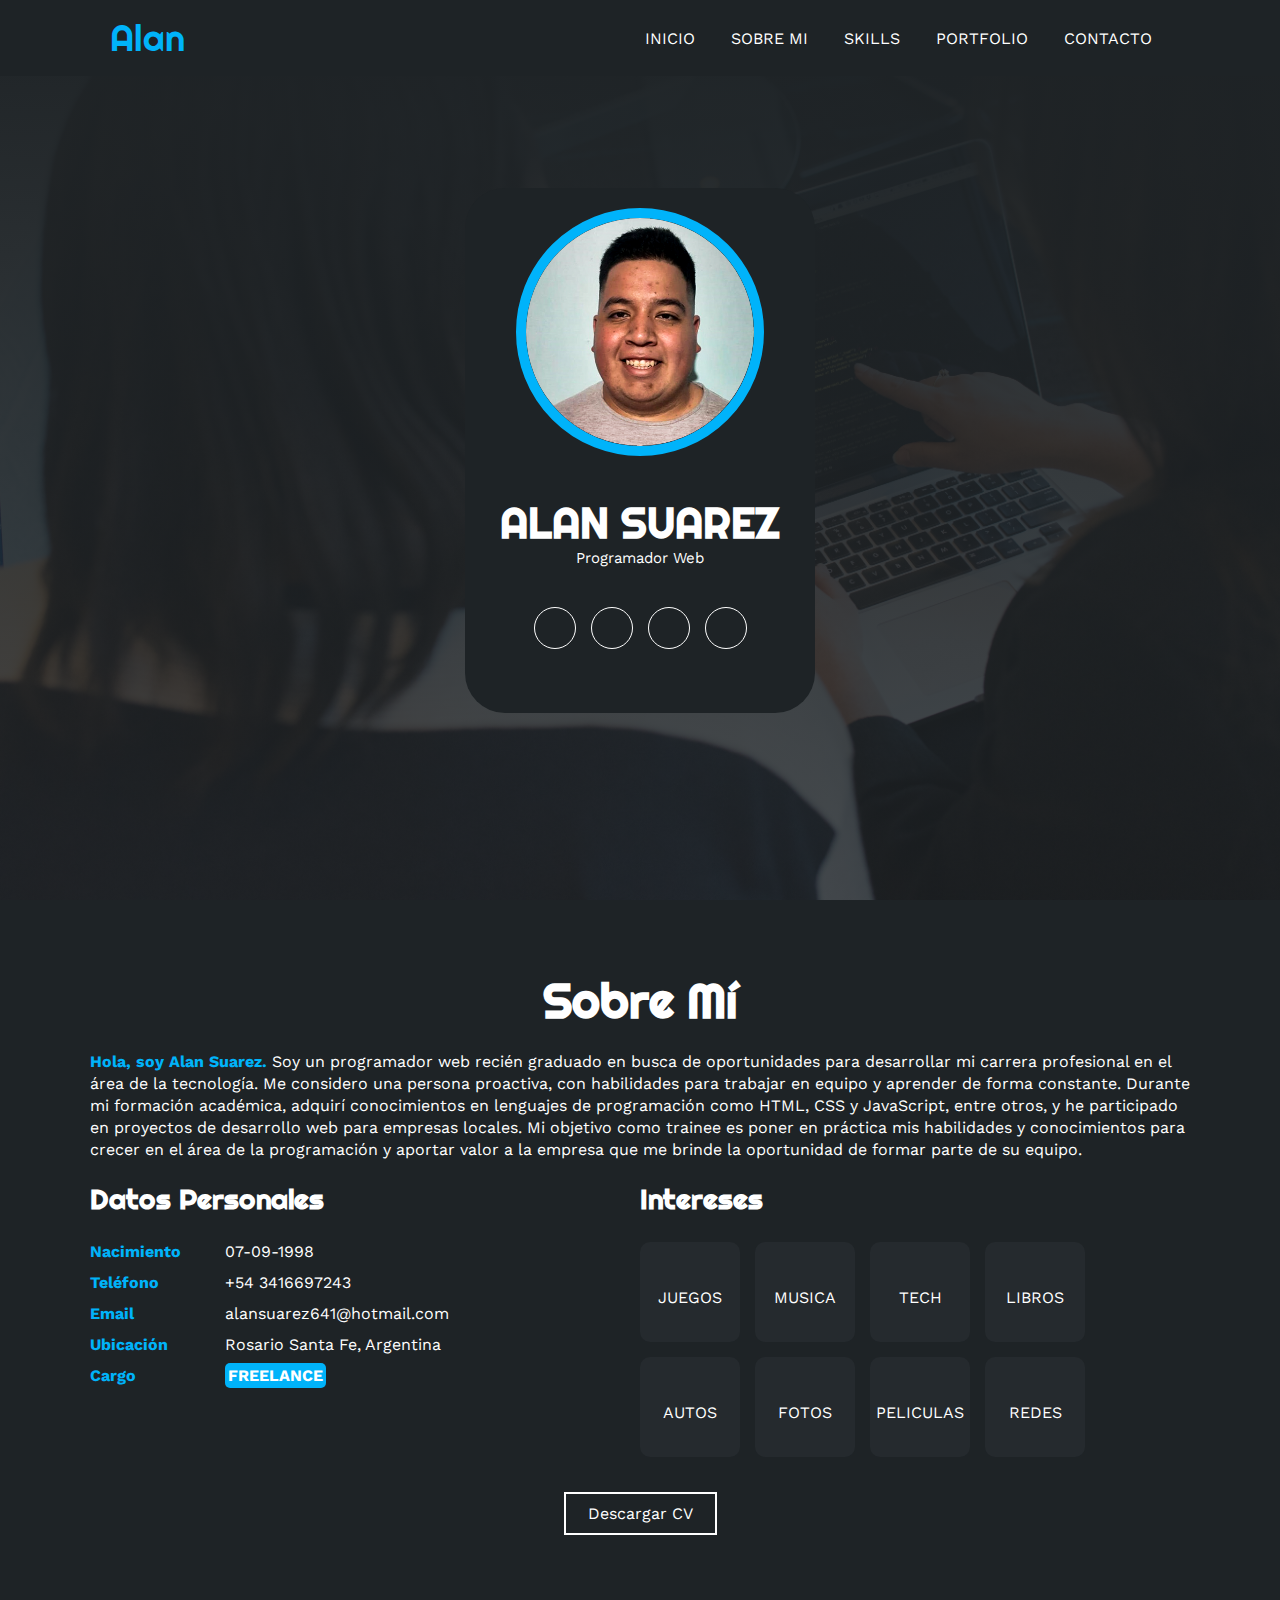
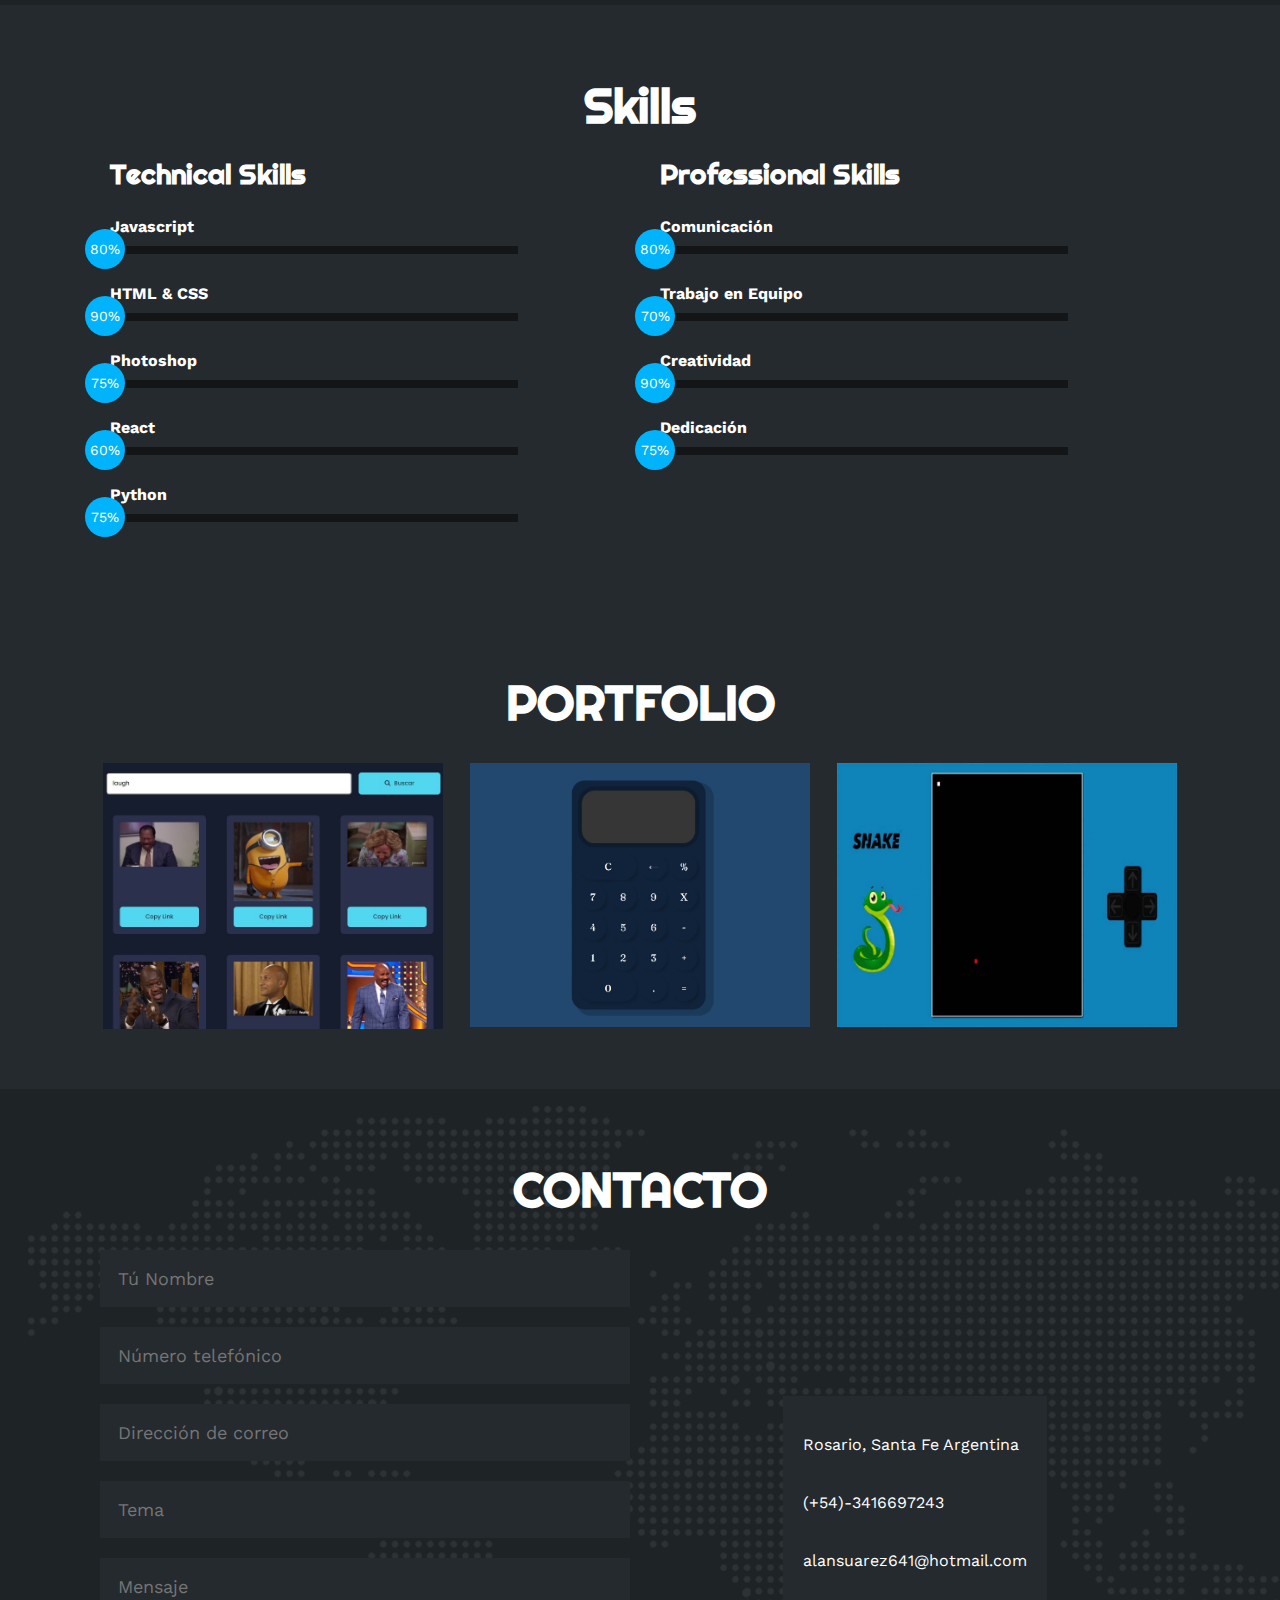
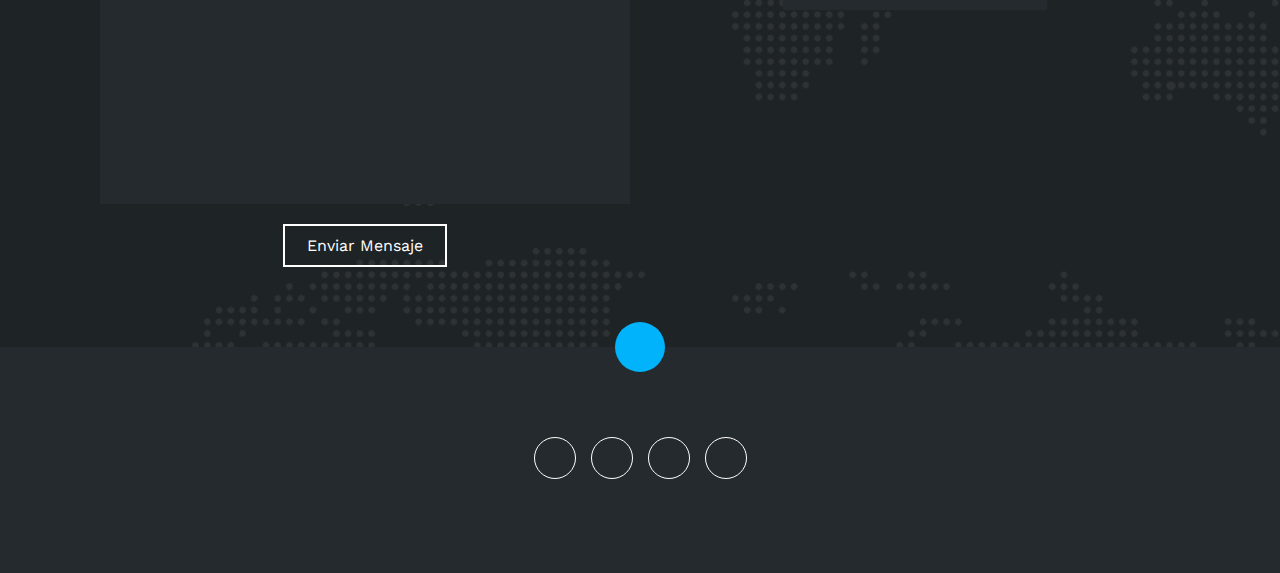
==== index.html @ c9f5c1c9 "Modificacion de elementos y estilos" ====
<!DOCTYPE html>
<html lang="es">
<head>
    <meta charset="UTF-8">
    <meta http-equiv="X-UA-Compatible" content="IE=edge">
    <meta name="viewport" content="width=device-width, initial-scale=1.0">
    <link rel="stylesheet" href="https://cdnjs.cloudflare.com/ajax/libs/font-awesome/6.1.2/css/all.min.css" integrity="sha512-1sCRPdkRXhBV2PBLUdRb4tMg1w2YPf37qatUFeS7zlBy7jJI8Lf4VHwWfZZfpXtYSLy85pkm9GaYVYMfw5BC1A==" crossorigin="anonymous" referrerpolicy="no-referrer" />
    <title>Alan | Desarrollador</title>
    <link rel="stylesheet" href="style.css">
    <link rel="shortcut icon" href="img/hero2.png">
</head>
<body>
    <!-- MENU ENCABEZADO -->
    <div class="contenedor-header">
        <header>
            <div class="logo">
                <a href="#">Alan</a>
            </div>
            <nav id="nav">
                <ul>
                    <li><a href="#inicio" onclick="seleccionar()">INICIO</a></li>
                    <li><a href="#sobremi" onclick="seleccionar()">SOBRE MI</a></li>
                    <li><a href="#skills" onclick="seleccionar()">SKILLS</a></li>
                    <li><a href="#portfolio" onclick="seleccionar()">PORTFOLIO</a></li>
                    <li><a href="#contacto" onclick="seleccionar()">CONTACTO</a></li>
                </ul>
            </nav>
            <div class="nav-responsive" onclick="mostrarOcultarMenu()">
                <i class="fa-solid fa-bars"></i>
            </div>
        </header>
    </div>

    <!-- SECCION INICIO -->
    <section id="inicio" class="inicio">
        <div class="contenido-banner">
            <div class="contenedor-img">
                <img loading="lazy" src="img/hero2.png" alt="">
            </div>
            <h1>ALAN SUAREZ</h1>
            <h2>Programador Web</h2>
            <div class="redes">
                <a href="https://www.facebook.com/alansuarez1998"><i class="fa-brands fa-facebook-f" target="_blank"></i></a>
                <a href="https://instagram.com/alan_suarez98" target="_blank"><i class="fa-brands fa-instagram"></i></a>
                <a href="https://github.com/AlanSuarez98"><i class="fa-brands fa-github" target="_blank"></i></a>
                <a href="https://www.linkedin.com/in/alan--suarez/"><i class="fa-brands fa-linkedin-in" target="_blank"></i></a>
            </div>
        </div>
    </section>

    <!-- SECCION SOBRE MI -->
    <section id="sobremi" class="sobremi">
        <div class="contenido-seccion">
            <h2>Sobre Mí</h2>
            <p><span>Hola, soy Alan Suarez.</span> Soy un programador web recién graduado en busca de oportunidades para desarrollar mi carrera profesional en el área de la tecnología. Me considero una persona proactiva, con habilidades para trabajar en equipo y aprender de forma constante. Durante mi formación académica, adquirí conocimientos en lenguajes de programación como HTML, CSS y JavaScript, entre otros, y he participado en proyectos de desarrollo web para empresas locales. Mi objetivo como trainee es poner en práctica mis habilidades y conocimientos para crecer en el área de la programación y aportar valor a la empresa que me brinde la oportunidad de formar parte de su equipo.</p>

            <div class="fila">
                <!-- datos personales -->
                <div class="col">
                    <h3>Datos Personales</h3>
                    <ul>
                        <li>
                            <strong>Nacimiento</strong>
                            07-09-1998
                        </li>
                        <li>
                            <strong>Teléfono</strong>
                            +54 3416697243
                        </li>
                        <li>
                            <strong>Email</strong>
                            alansuarez641@hotmail.com
                        </li>
                        <li>
                            <strong>Ubicación</strong>
                            Rosario Santa Fe, Argentina
                        </li>
                        <li>
                            <strong>Cargo</strong>
                            <span>FREELANCE</span>
                        </li>
                    </ul>
                </div>

                <!-- intereses -->
                <div class="col">
                    <h3>Intereses</h3>
                    <div class="contenedor-intereses">
                        <div class="interes">
                            <i class="fa-solid fa-gamepad"></i>
                            <span>JUEGOS</span>
                        </div>
                        <div class="interes">
                            <i class="fa-solid fa-headphones"></i>
                            <span>MUSICA</span>
                        </div>
                        <div class="interes">
                            <i class="fa-solid fa-laptop"></i>
                            <span>TECH</span>
                        </div>
                        <div class="interes">
                            <i class="fa-solid fa-book"></i>
                            <span>LIBROS</span>
                        </div>
                        <div class="interes">
                            <i class="fa-solid fa-car"></i>
                            <span>AUTOS</span>
                        </div>
                        <div class="interes">
                            <i class="fa-solid fa-camera"></i>
                            <span>FOTOS</span>
                        </div>
                        <div class="interes">
                            <i class="fa-solid fa-film"></i>
                            <span>PELICULAS</span>
                        </div>
                        <div class="interes">
                            <i class="fa-solid fa-hashtag"></i>
                            <span>REDES</span>
                        </div>
                        
                    </div>
                </div>
            </div>
            <button onclick="descargarArchivo()">
                Descargar CV <i class="fa-solid fa-download"></i>
                <span class="overlay"></span>
            </button>
        </div>
    </section>

    <!-- SECCION SKILLS -->
    <section class="skills" id="skills">
        <div class="contenido-seccion">
            <h2>Skills</h2>
            <div class="fila">
                <!-- Technical Skill -->
                <div class="col">
                    <h3>Technical Skills</h3>
                    <div class="skill">
                        <span>Javascript</span>
                        <div class="barra-skill">
                            <div class="progreso">
                                <span>80%</span>
                            </div>
                        </div>
                    </div>
                    <div class="skill">
                        <span>HTML & CSS</span>
                        <div class="barra-skill">
                            <div class="progreso">
                                <span>90%</span>
                            </div>
                        </div>
                    </div>
                    <div class="skill">
                        <span>Photoshop</span>
                        <div class="barra-skill">
                            <div class="progreso">
                                <span>75%</span>
                            </div>
                        </div>
                    </div>
                    <div class="skill">
                        <span>React</span>
                        <div class="barra-skill">
                            <div class="progreso">
                                <span>60%</span>
                            </div>
                        </div>
                    </div>
                    <div class="skill">
                        <span>Python</span>
                        <div class="barra-skill">
                            <div class="progreso">
                                <span>75%</span>
                            </div>
                        </div>
                    </div>
                </div>
                <!-- Professional Skills -->
                <div class="col">
                    <h3>Professional Skills</h3>
                    <div class="skill">
                        <span>Comunicación</span>
                        <div class="barra-skill">
                            <div class="progreso">
                                <span>80%</span>
                            </div>
                        </div>
                    </div>
                    <div class="skill">
                        <span>Trabajo en Equipo</span>
                        <div class="barra-skill">
                            <div class="progreso">
                                <span>70%</span>
                            </div>
                        </div>
                    </div>
                    <div class="skill">
                        <span>Creatividad</span>
                        <div class="barra-skill">
                            <div class="progreso">
                                <span>90%</span>
                            </div>
                        </div>
                    </div>
                    <div class="skill">
                        <span>Dedicación</span>
                        <div class="barra-skill">
                            <div class="progreso">
                                <span>75%</span>
                            </div>
                        </div>
                    </div>
                </div>
            </div>
        </div>
    </section>
    
    <!-- SECCION PORTFOLIO -->
    <section id="portfolio" class="portfolio">
        <div class="contenido-seccion">
            <h2>PORTFOLIO</h2>
            <div class="galeria">
                <div class="proyecto">
                    <img loading="lazy" src="img/Proyecto1.jpg" alt="BuscadorGifthy">
                    <div class="overlay">
                        <h3>Buscador de Gifs</h3>
                        <p>Proyecto buscador de gifs consultando una API</p>
                    </div>
                </div>
                <div class="proyecto">
                    <img loading="lazy" src="img/proyecto-2.jpg" alt="">
                    <div class="overlay">
                        <h3>Calculadora Web</h3>
                        <p>Proyecto calculadora web</p>
                    </div>
                </div>
                <div class="proyecto">
                    <img loading="lazy" src="img/proyecto-3.jpg" alt="SnakeGames Web">
                    <div class="overlay">
                        <h3>Snake Games</h3>
                        <p>Juego de la serpiente</p>
                    </div>
                </div>
                <!--<div class="proyecto">
                    <img src="img/p4.jpg" alt="">
                    <div class="overlay">
                        <h3>Diseño Creativo</h3>
                        <p>Fotografía</p>
                    </div>
                </div>
                <div class="proyecto">
                    <img src="img/p5.jpg" alt="">
                    <div class="overlay">
                        <h3>Diseño Creativo</h3>
                        <p>Fotografía</p>
                    </div>
                </div>
                <div class="proyecto">
                    <img src="img/p6.jpg" alt="">
                    <div class="overlay">
                        <h3>Diseño Creativo</h3>
                        <p>Fotografía</p>
                    </div>
                </div>-->
            </div>
        </div>
    </section>

    <!-- SECCION CONTACTO -->
    <section id="contacto" class="contacto">
        <div class="contenido-seccion">
            <h2>CONTACTO</h2>
            <div class="fila">
                <!-- Formulario -->
                <form action="https://formsubmit.co/alansuarez641@hotmail.com" method="POST" class="col" name="contacto">
                    <input type="text" placeholder="Tú Nombre" name="name">
                    <input type="text" placeholder="Número telefónico" name="telefono">
                    <input type="text" placeholder="Dirección de correo" name="email">
                    <input type="text" placeholder="Tema" name="tema">
                    <textarea name="mensaje" id="textarea" cols="30" rows="10" placeholder="Mensaje"></textarea>
                    <button type="submit" onclick="mensaje()" id="enviar">
                        Enviar Mensaje<i class="fa-solid fa-paper-plane"></i>
                        <span class="overlay"></span>
                    </button>
                    <input type="hidden" name="_next" value="https://portfolio-suarezalan.netlify.app/">
                    <input type="hidden" name="_captcha" value="false">
                    
                </form>
                    <!-- Mapa -->
                    <div class="col">
                        <div class="info">
                            <ul>
                                <li>
                                    <i class="fa-solid fa-location-dot"></i>
                                    <p>Rosario, Santa Fe Argentina</p>
                                </li>
                                <li>
                                    <i class="fa-solid fa-mobile-screen"></i>
                                    <p>(+54)-3416697243</p>
                                </li>
                                <li>
                                    <i class="fa-solid fa-envelope"></i>
                                    <p>alansuarez641@hotmail.com</p>
                                </li>
                            </ul>
                        </div>
                    </div>
                
            </div>
        </div>
    </section>

    <!-- footer -->
    <footer>
        <a href="#inicio" class="arriba">
            <i class="fa-solid fa-angles-up"></i>
        </a>
        <div class="redes">
            <a href="https://www.facebook.com/alansuarez1998"><i class="fa-brands fa-facebook-f" target="_blank"></i></a>
            <a href="https://instagram.com/alan_suarez98" target="_blank"><i class="fa-brands fa-instagram"></i></a>
            <a href="https://github.com/AlanSuarez98"><i class="fa-brands fa-github" target="_blank"></i></a>
            <a href="https://www.linkedin.com/in/alan--suarez/"><i class="fa-brands fa-linkedin-in" target="_blank"></i></a>
        </div>
    </footer>

    <script src="script.js"></script>
    

</body>
</html>
---- style.css ----
@import url('https://fonts.googleapis.com/css2?family=Righteous&family=Work+Sans:wght@100;300;400;600;800&display=swap');

*{
    box-sizing: border-box;
    font-family: 'Work Sans';
    margin: 0;
    padding: 0;
}
html{
    /* me permite deslizar cuando hago clic en los links del menu */
    scroll-behavior: smooth;
}
/* MENU */
.contenedor-header{
    background: #1e2326;
    position: fixed;
    width: 100%;
    top: 0;
    left: 0;
    z-index: 99;
}
.contenedor-header header{
    max-width: 1100px;
    margin: auto;
    display: flex;
    justify-content: space-between;
    align-items: center;
    padding: 15px 20px;
}
.contenedor-header header .logo a{
    font-family: 'Righteous';
    font-size: 36px;
    color: #00b3fa;
    text-decoration: none;
}
.contenedor-header header ul{
    display: flex;
    list-style: none;
}
.contenedor-header header nav ul li a{
    text-align: none;
    color: #fff;
    margin: 0 15px;
    padding: 3px;
    transition: .5s;
    text-decoration: none;
}
.contenedor-header header nav ul li a:hover{
    color: #00b3fa;
}
.nav-responsive{
    background-color: #00b3fa;
    color:#fff;
    padding: 5px 10px;
    border-radius: 5px;
    cursor: pointer;
    display: none;
}
/* SECCION I N I C I O */
.inicio{
    background: linear-gradient(to top, rgba(30,35,38,.8), rgba(30,35,38,1)),
    url(img/fondo.jpg);
    background-size: cover;
    height: 100vh;
    color: #fff;
    display: flex;
    align-items: center;
}
.inicio .contenido-banner{
    padding: 20px;
    background-color: #1e2326;
    max-width: 350px;
    margin: auto;
    text-align: center;
    border-radius: 40px;
}
.inicio .contenido-banner img{
    margin-top: 40px;
    border: 10px solid #00b3fa;
    display: block;
    width: 80%;
    margin: auto;
    border-radius: 100%;
}
.inicio .contenido-banner h1{
    margin-top: 40px;
    font-size: 42px;
    font-family: 'Righteous';
}
.inicio .contenido-banner h2{
    font-size: 15px;
    font-weight: normal;
}
.inicio .contenido-banner .redes a{
    color: #fff;
    display: inline-block;
    text-decoration: none;
    border: 1px solid #fff;
    border-radius: 100%;
    width: 42px;
    height: 42px;
    line-height: 42px;
    margin: 40px 5px;
    font-size: 20px;
    transition: .3s;
}
.inicio .contenido-banner .redes a:hover{
    background-color: #00b3fa;
}
.sobremi{
    background-color: #1e2326;
    color: #fff;
    padding: 50px 20px;
}
.sobremi .contenido-seccion{
    max-width: 1100px;
    margin: auto;
}
.sobremi h2{
    font-size: 48px;
    font-family: 'Righteous';
    text-align: center;
    padding: 20px 0;

}
.sobremi .contenido-seccion p{
    font: 18px;
    line-height: 22px;
    margin-bottom: 20px;
}
.sobremi .contenido-seccion p span{
    color: #00b3fa;
    font-weight: bold;
}
.sobremi .fila{
    display: flex;
}
.sobremi .fila .col
{
    width: 50%;
}
.sobremi .fila .col h3{
    font-size: 28px;
    font-family: 'Righteous';
    margin-bottom: 25px;
}
.sobremi .fila .col ul{
    list-style: none;
}
.sobremi .fila .col ul li{
    margin: 12px 0;
}
.sobremi .fila .col ul li strong{
    display: inline-block;
    color: #00b3fa;
    width: 130px;
}
.sobremi .fila .col ul li span{
    background-color: #00b3fa;
    padding: 3px;
    font-weight: bold;
    border-radius: 5px;
}
.sobremi .fila .col .contenedor-intereses{
    display: flex;
    flex-wrap: wrap;
}
.sobremi .fila .col .contenedor-intereses .interes{
    width: 100px;
    height: 100px;
    background-color: #252A2E;
    border-radius: 10px;
    margin: 0 15px 15px 0;
    display: flex;
    flex-direction: column;
    align-items: center;
    justify-content: center;
    transition: .3s;
}.sobremi .fila .col .contenedor-intereses .interes:hover{
    background-color: #00b3fa;
}
.sobremi .fila .col .contenedor-intereses .interes i{
    font-size: 30px;
    margin-bottom: 10px;
}
.sobremi button{
    cursor: pointer;
    background-color: transparent;
    border: 2px solid #fff;
    width: fit-content;
    display: block;
    margin: 20px auto;
    padding: 10px 22px;
    font-size: 16px;
    color: #fff;
    position: relative;
    z-index: 10;
}
.sobremi button .overlay{
    position: absolute;
    top: 0;
    left: 0;
    width: 0;
    height: 100%;
    background-color: #00b3fa;
    z-index: -1;
    transition: 1s;
}
.sobremi button:hover .overlay{
    width: 100%;
}
/* SECCION S K I L L S */
.skills{
    background-color: #252A2E;
    color: #fff;
    padding: 50px 20px;
}
.skills .contenido-seccion{
    max-width: 1100px;
    margin: auto;
}
.skills h2{
    font-size: 48px;
    font-family: 'Righteous';
    text-align: center;
    padding: 20px 0;

}
.skills .fila{
    display: flex;
}
.skills .fila .col{
    width: 50%;
    padding: 0 20px;
}
.skills .fila .col h3{
    font-size: 28px;
    font-family: 'Righteous';
    margin-bottom: 25px;
}
.skills .skill > span{
    font-weight: bold;
    display: block;
    margin-bottom: 10px;
}
.skills .skill .barra-skill{
    height: 8px;
    width: 80%;
    background-color: #131517;
    position: relative;
    margin-bottom: 30px;
}
.skills .skill .progreso{
    background-color: #00b3fa;
    position: absolute;
    top: 0;
    left: 0;
    height: 8px;
}
.skills .skill .barra-skill span{
    position: absolute;
    height: 40px;
    width: 40px;
    background-color: #00b3fa;
    border-radius: 50px;
    line-height: 40px;
    text-align: center;
    top: -17px;
    right: -15px;
    font-size: 14px;
}
/* Estas clases se agregaran dinamicamente mediante javascript */
.skills .skill .javascript{
    width: 0%;
    animation: 2s javascript forwards;
}
@keyframes javascript {
    0%{width: 0%;}
    100%{width: 80%;}
}

.skills .skill .htmlcss{
    width: 0%;
    animation: 2s htmlcss forwards;
}
@keyframes htmlcss {
    0%{width: 0%;}
    100%{width: 90%;}
}

.skills .skill .photoshop{
    width: 0%;
    animation: 2s photoshop forwards;
}
@keyframes photoshop {
    0%{width: 0%;}
    100%{width: 75%;}
}

.skills .skill .react{
    width: 0%;
    animation: 2s react forwards;
}
@keyframes react {
    0%{width: 0%;}
    100%{width: 60%;}
}

.skills .skill .drupal{
    width: 0%;
    animation: 2s drupal forwards;
}
@keyframes drupal {
    0%{width: 0%;}
    100%{width: 75%;}
}

.skills .skill .comunicacion{
    width: 0%;
    animation: 2s comunicacion forwards;
}
@keyframes comunicacion {
    0%{width: 0%;}
    100%{width: 80%;}
}

.skills .skill .trabajo{
    width: 0%;
    animation: 2s trabajo forwards;
}
@keyframes trabajo {
    0%{width: 0%;}
    100%{width: 70%;}
}

.skills .skill .creatividad{
    width: 0%;
    animation: 2s creatividad forwards;
}
@keyframes creatividad {
    0%{width: 0%;}
    100%{width: 90%;}
}

.skills .skill .dedicacion{
    width: 0%;
    animation: 2s dedicacion forwards;
}
@keyframes dedicacion {
    0%{width: 0%;}
    100%{width: 75%;}
}

/* SECCION PORTFOLIO */
.portfolio{
    background-color: #252A2E;
    color: #fff;
    padding: 50px 20px;
}
.portfolio .contenido-seccion{
    max-width: 1100px;
    margin: auto;
}
.portfolio h2{
    font-size: 48px;
    font-family: 'Righteous';
    text-align: center;
    padding: 20px 0;
}
.portfolio .galeria{
    display: flex;
    flex-wrap: wrap;
    justify-content: space-around;
}
.portfolio .galeria .proyecto{
    position: relative;
    max-width: 340px;
    height: fit-content;
    margin: 10px;
    cursor: pointer;
}
.portfolio .galeria .proyecto img{
    width: 100%;
    display: block;
}
.portfolio .galeria .proyecto .overlay{
    position: absolute;
    top: 0;
    width: 100%;
    height: 100%;
    text-align: center;
    background: linear-gradient(rgba(0, 179, 250,.5), rgba(0, 179, 250,.5));
    display: flex;
    flex-direction: column;
    justify-content: center;
    transition: 1s;
    font-size: 18px;
    letter-spacing: 3px;
    opacity: 0;
}
.portfolio .galeria .proyecto .overlay h3{
    margin-bottom: 20px;
    transition: 1s;
}
.portfolio .galeria .proyecto .overlay:hover{
    opacity: 1;
}
.portfolio .galeria .proyecto .overlay:hover h3{
    margin-bottom: 0px;
}
/* SECCION CONTACTO */
.contacto{
    background-image: url(img/contact_bg.png);
    background-color: #1e2326;
    color: #fff;
    padding: 50px 0;
}
.contacto .contenido-seccion{
    max-width: 1100px;
    margin: auto;
}
.contacto h2{
    font-size: 48px;
    font-family: 'Righteous';
    text-align: center;
    padding: 20px 0;
}
.contacto .fila{
    display: flex;
}
.contacto .col{
    width: 50%;
    padding: 10px;
    position: relative;
}
.contacto .col input, .contacto .col textarea{
    display: block;
    width: 100%;
    padding: 18px;
    border: none;
    margin-bottom: 20px;
    background-color: #252A2E;
    color: #fff;
    font-size: 18px;
}
#textarea{
    resize: none;
}
.contacto button{
    cursor: pointer;
    background-color: transparent;
    border: 2px solid #fff;
    width: fit-content;
    display: block;
    margin: 20px auto;
    padding: 10px 22px;
    font-size: 16px;
    color: #fff;
    position: relative;
    z-index: 10;
}
.contacto button .overlay{
    position: absolute;
    top: 0;
    left: 0;
    width: 0;
    height: 100%;
    background-color: #00b3fa;
    z-index: -1;
    transition: 1s;
}
.contacto button:hover .overlay{
    width: 100%;
}
.contacto .col img{
    width: 100%;
}
.contacto .col .info{
    position: absolute;
    top: 40%;
    background-color: #252A2E;
    padding: 20px;
    max-width: 350px;
    left: 50%;
    transform: translate(-50%, -50%);
}
.contacto .col .info ul{
    list-style: none;
}
.contacto .col .info ul li{
    margin-bottom: 20px;
}
.contacto .col .info ul li i{
    color: #00b3fa;
    display: inline-block;
    margin-right: 20px;
}
footer{
    background-color: #252A2E;
    color: #fff;
    padding: 50px 0 30px 0;
    text-align: center;
    position: relative;
    width: 100%;
}
footer .redes{
    margin-bottom: 20px;
}
footer .redes a{
    color: #fff;
    display: inline-block;
    text-decoration: none;
    border: 1px solid #fff;
    border-radius: 100%;
    width: 42px;
    height: 42px;
    line-height: 42px;
    margin: 40px 5px;
    font-size: 20px;
    transition: .3s;
    z-index: 10;
}
footer .redes a:hover{
    background-color: #00b3fa;
    transition: 0.2s ease-in-out;
}
footer .arriba{
    display: block;
    width: 50px;
    height: 50px;
    background-color: #00b3fa;
    color: #fff;
    position: absolute;
    left: 50%;
    transform: translateX(-50%);
    top: -25px;
    border-radius: 50%;
    line-height: 50px;
    font-size: 18px;
}
/* SECCION RESPONSIVE */
@media screen and (max-width:980px){
    nav{
        display: none;
    }
    .nav-responsive{
        display: block;
    }
    nav.responsive{
        display: block;
        position: absolute;
        right: 0;
        top: 75px;
        background-color: #252A2E;
        width: 180px;
    }
    nav.responsive ul{
        display: block !important;
    }
    nav.responsive ul li{
        border-bottom: 1px solid #fff;
        padding: 10px 0;
    }
}
@media screen and (max-width:700px){
    .sobremi .fila{
        display: block;
    }
    .sobremi .fila .col{
        width: fit-content;
    }

    .skills .fila{
        display: block;
    }
    .skills .fila .col{
        width: 100%;
    }
    .skills .fila .col .barra-skill{
        width: 100%;
    }

    .curriculum .fila{
        display: block;
    }
    .curriculum .fila .col{
        width: 90%;
    }
    .curriculum .fila .derecha{
        margin-left: 20px;
    }

    .portfolio .galeria{
        display: block;
        width: 100%;
    }
    .portfolio .galeria .proyecto{
        max-width: 100%;
    }
    .portfolio .galeria .proyecto img{
        width: 100%;
    }
    .contacto{
        padding-top: 50px 0;
        padding: 400px 0;
    }
    .contacto .fila{
        display: block;
    }
    .contacto .fila .col{
        width: 100%;
    }
    .info{
        margin-top: 175px;
    }
    
}
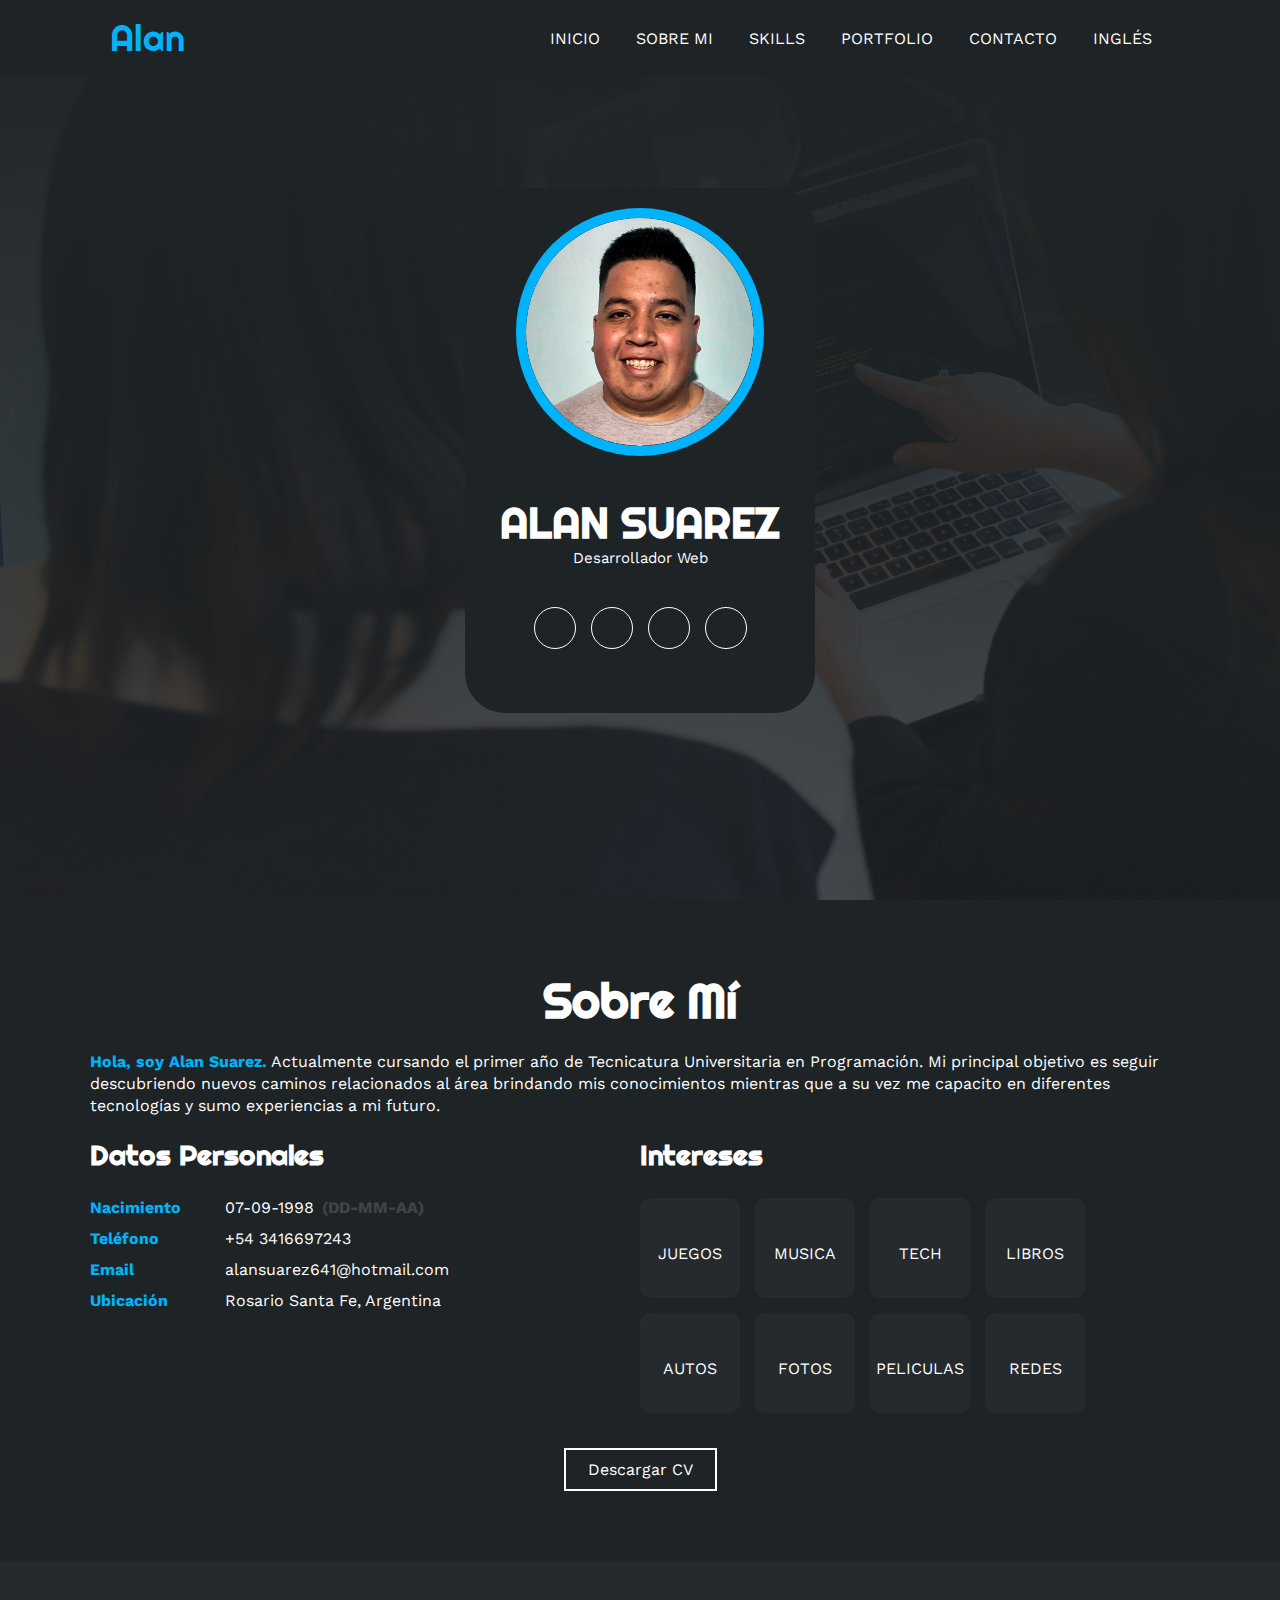
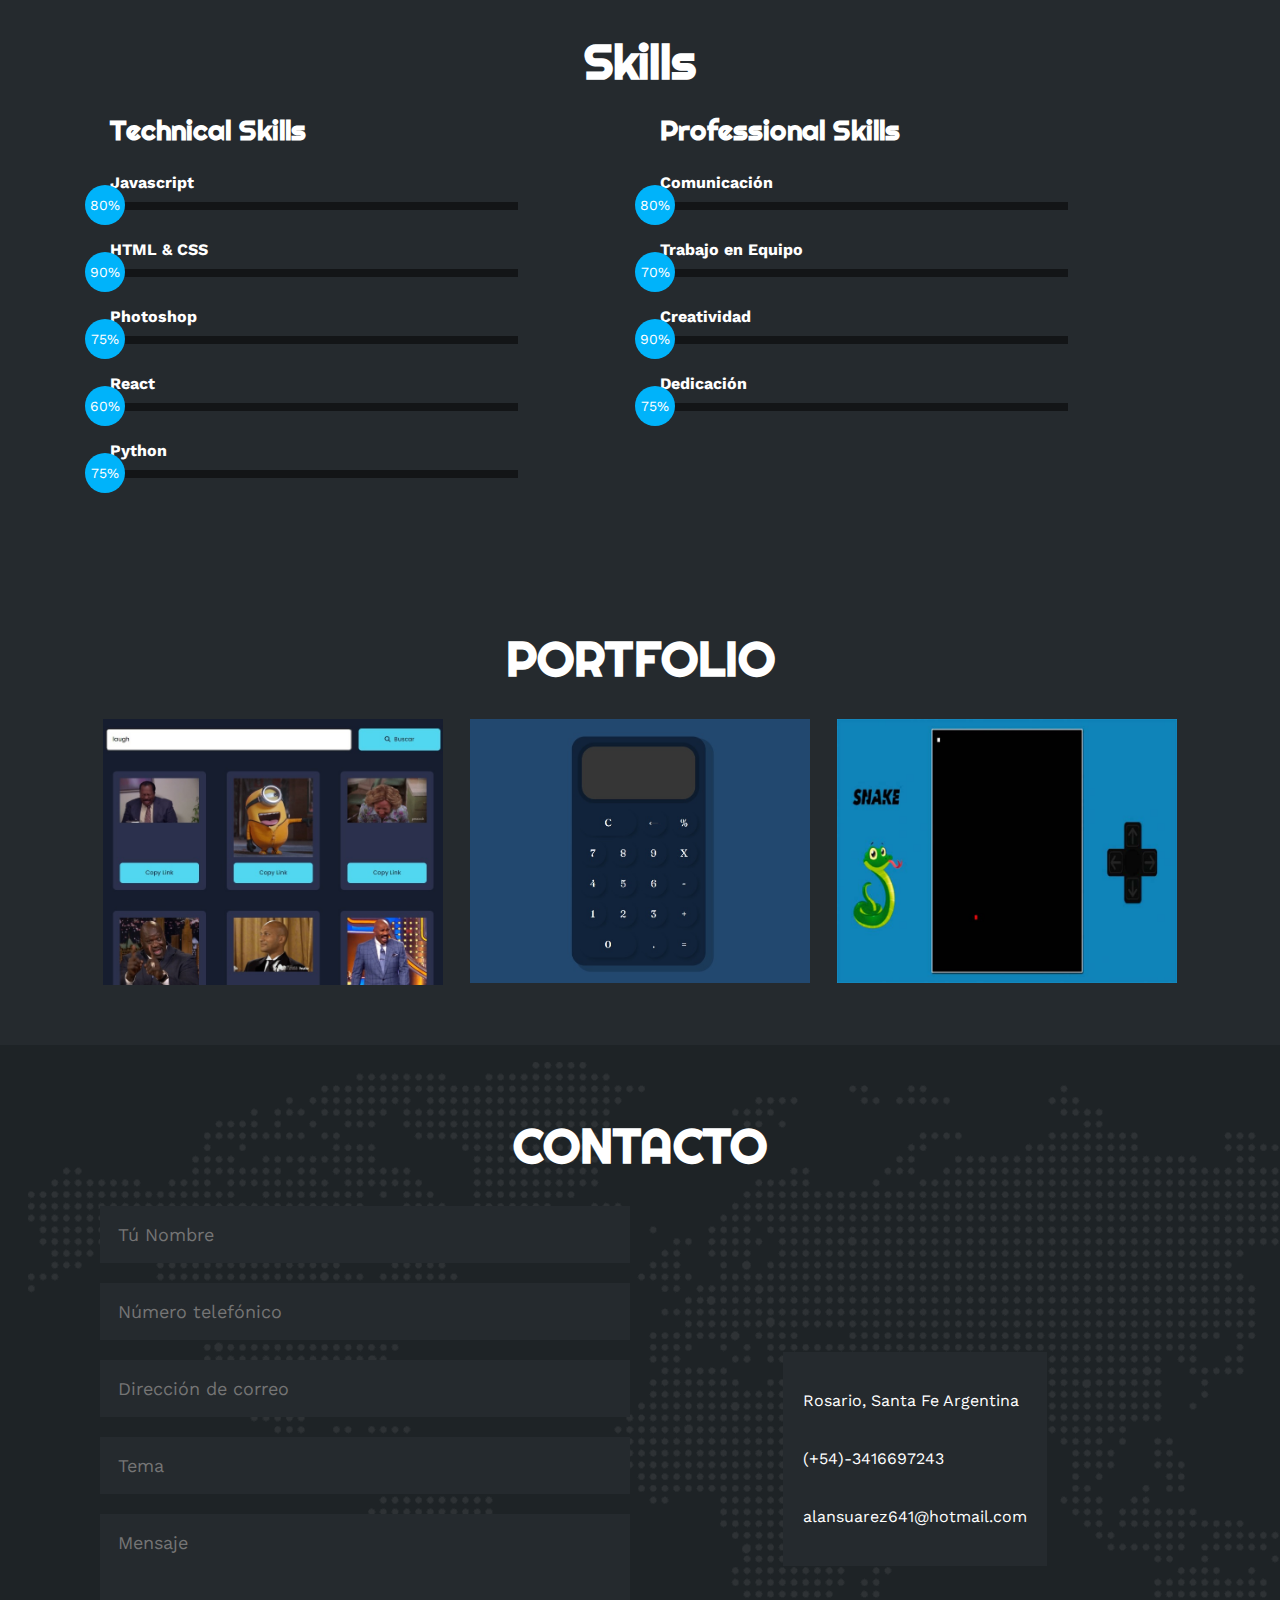
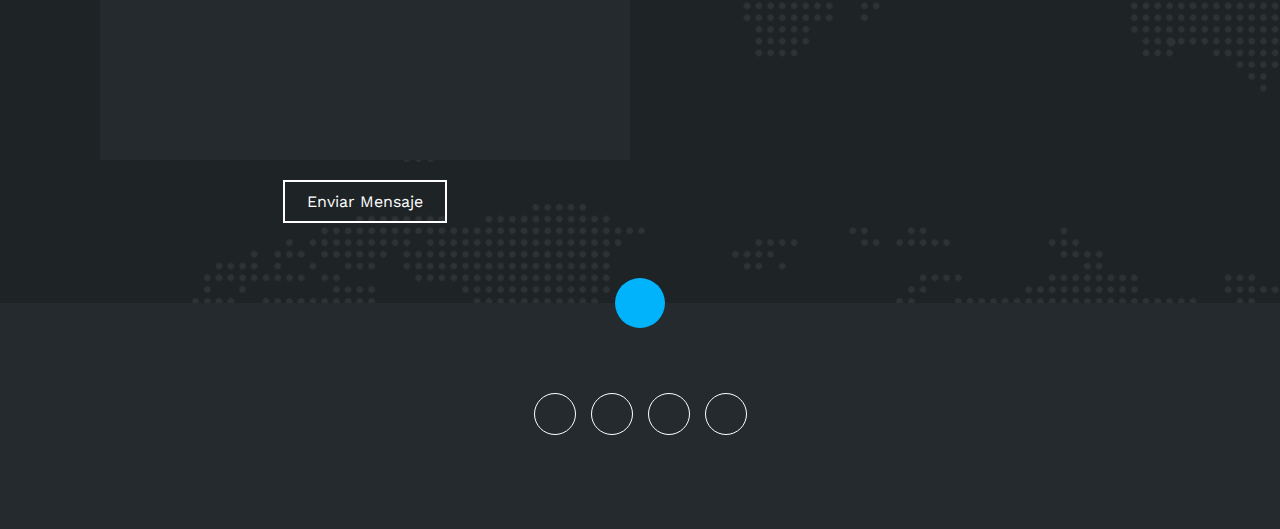
==== commit 413726cf: "Agregado de elemento" ====
--- a/index.html
+++ b/index.html
@@ -23,6 +23,7 @@
                     <li><a href="#skills" onclick="seleccionar()">SKILLS</a></li>
                     <li><a href="#portfolio" onclick="seleccionar()">PORTFOLIO</a></li>
                     <li><a href="#contacto" onclick="seleccionar()">CONTACTO</a></li>
+                    <li><a href="EnglishVersion/index.html">INGLÉS</a></li>
                 </ul>
             </nav>
             <div class="nav-responsive" onclick="mostrarOcultarMenu()">
@@ -38,7 +39,7 @@
                 <img loading="lazy" src="img/hero2.png" alt="">
             </div>
             <h1>ALAN SUAREZ</h1>
-            <h2>Programador Web</h2>
+            <h2>Desarrollador Web</h2>
             <div class="redes">
                 <a href="https://www.facebook.com/alansuarez1998"><i class="fa-brands fa-facebook-f" target="_blank"></i></a>
                 <a href="https://instagram.com/alan_suarez98" target="_blank"><i class="fa-brands fa-instagram"></i></a>
@@ -52,7 +53,7 @@
     <section id="sobremi" class="sobremi">
         <div class="contenido-seccion">
             <h2>Sobre Mí</h2>
-            <p><span>Hola, soy Alan Suarez.</span> Soy un programador web recién graduado en busca de oportunidades para desarrollar mi carrera profesional en el área de la tecnología. Me considero una persona proactiva, con habilidades para trabajar en equipo y aprender de forma constante. Durante mi formación académica, adquirí conocimientos en lenguajes de programación como HTML, CSS y JavaScript, entre otros, y he participado en proyectos de desarrollo web para empresas locales. Mi objetivo como trainee es poner en práctica mis habilidades y conocimientos para crecer en el área de la programación y aportar valor a la empresa que me brinde la oportunidad de formar parte de su equipo.</p>
+            <p><span>Hola, soy Alan Suarez.</span> Actualmente cursando el primer año de Tecnicatura Universitaria en Programación. Mi principal objetivo es seguir descubriendo nuevos caminos relacionados al área brindando mis conocimientos mientras que a su vez me capacito en diferentes tecnologías y sumo experiencias a mi futuro.</p>
 
             <div class="fila">
                 <!-- datos personales -->
@@ -61,7 +62,7 @@
                     <ul>
                         <li>
                             <strong>Nacimiento</strong>
-                            07-09-1998
+                            07-09-1998 <span id="date">(DD-MM-AA)</span>
                         </li>
                         <li>
                             <strong>Teléfono</strong>
@@ -75,10 +76,6 @@
                             <strong>Ubicación</strong>
                             Rosario Santa Fe, Argentina
                         </li>
-                        <li>
-                            <strong>Cargo</strong>
-                            <span>FREELANCE</span>
-                        </li>
                     </ul>
                 </div>
 
@@ -231,7 +228,7 @@
                     </div>
                 </div>
                 <div class="proyecto">
-                    <img loading="lazy" src="img/proyecto-2.jpg" alt="">
+                    <img loading="lazy" src="img/proyecto-2.jpg" alt="Calculadora Web">
                     <div class="overlay">
                         <h3>Calculadora Web</h3>
                         <p>Proyecto calculadora web</p>
@@ -244,27 +241,6 @@
                         <p>Juego de la serpiente</p>
                     </div>
                 </div>
-                <!--<div class="proyecto">
-                    <img src="img/p4.jpg" alt="">
-                    <div class="overlay">
-                        <h3>Diseño Creativo</h3>
-                        <p>Fotografía</p>
-                    </div>
-                </div>
-                <div class="proyecto">
-                    <img src="img/p5.jpg" alt="">
-                    <div class="overlay">
-                        <h3>Diseño Creativo</h3>
-                        <p>Fotografía</p>
-                    </div>
-                </div>
-                <div class="proyecto">
-                    <img src="img/p6.jpg" alt="">
-                    <div class="overlay">
-                        <h3>Diseño Creativo</h3>
-                        <p>Fotografía</p>
-                    </div>
-                </div>-->
             </div>
         </div>
     </section>
--- a/style.css
+++ b/style.css
@@ -154,6 +154,11 @@
     display: inline-block;
     color: #00b3fa;
     width: 130px;
+}
+#date{
+    opacity: 15%;
+
+    background-color: transparent;
 }
 .sobremi .fila .col ul li span{
     background-color: #00b3fa;
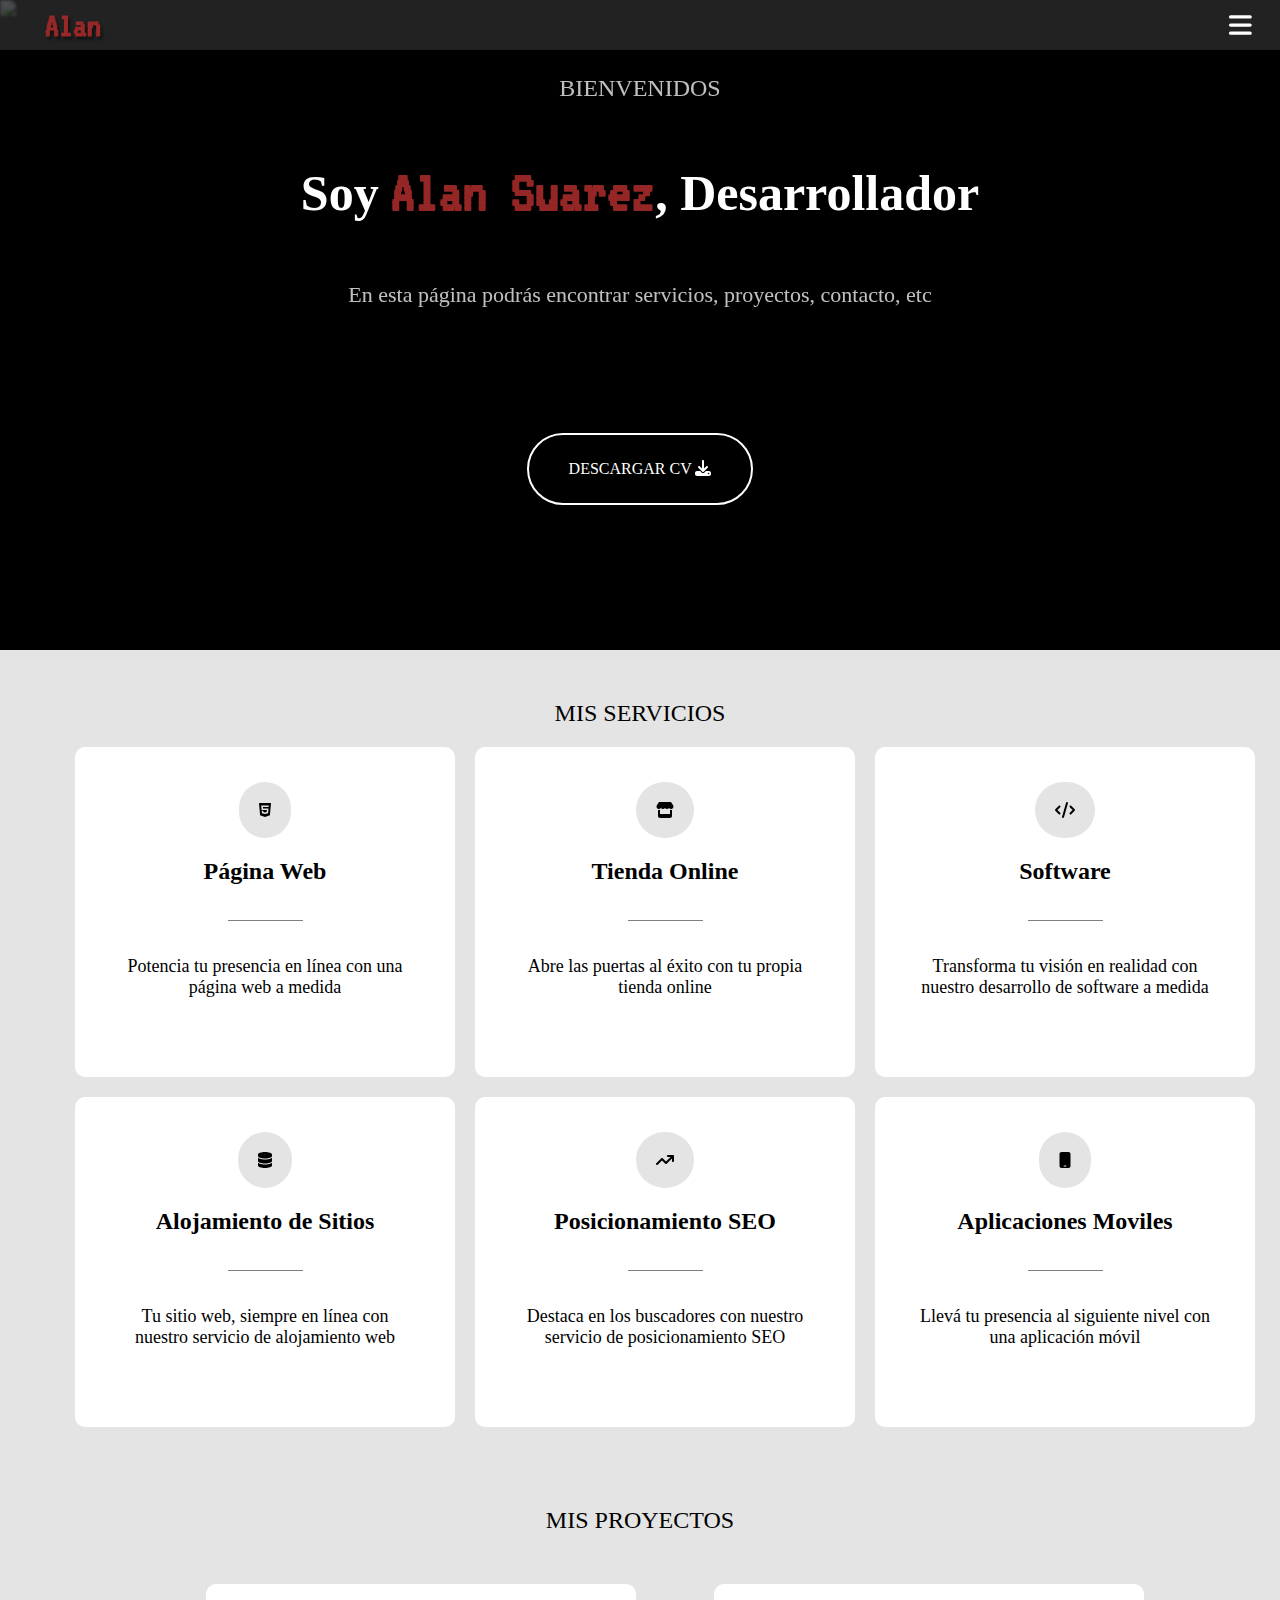
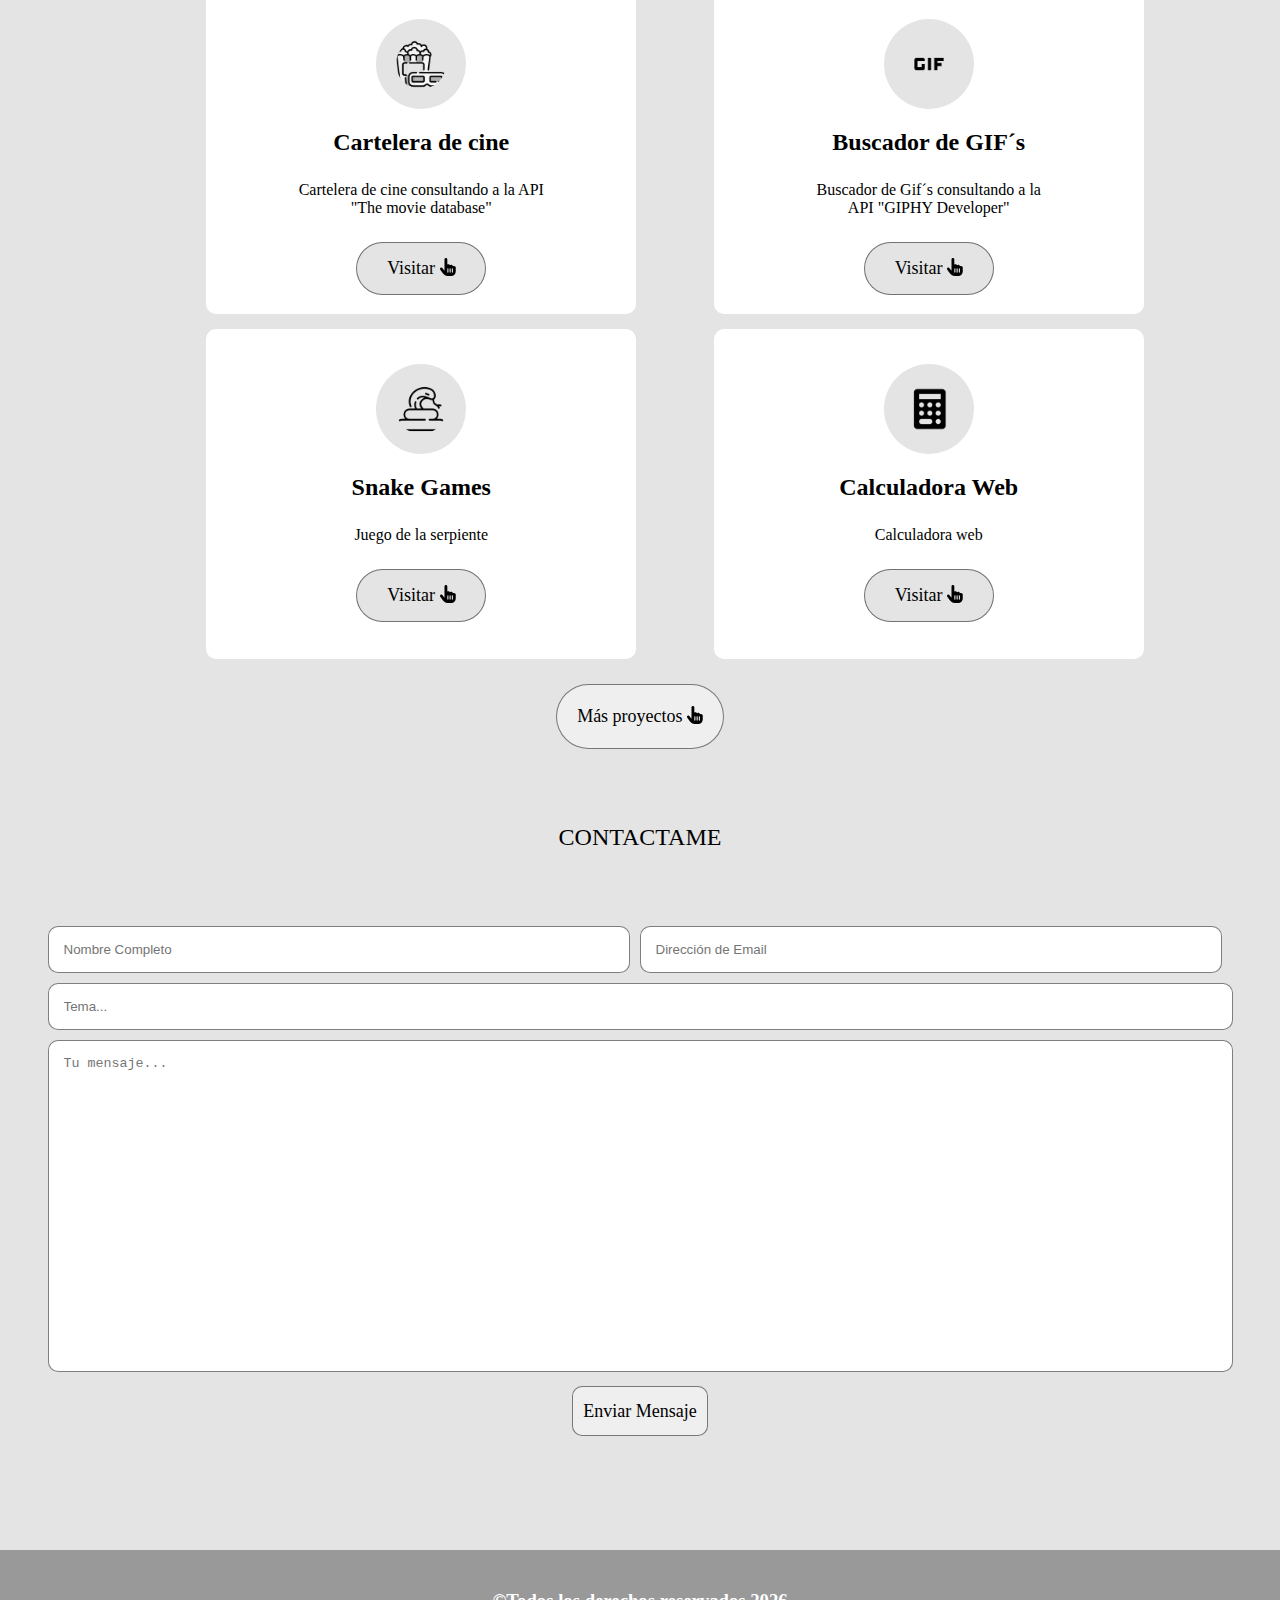
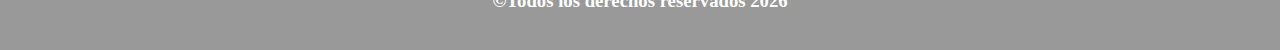
==== commit 2f4b25ee: "Modify project completing" ====
--- a/index.html
+++ b/index.html
@@ -1,309 +1,147 @@
 <!DOCTYPE html>
-<html lang="es">
+<html lang="en">
 <head>
     <meta charset="UTF-8">
-    <meta http-equiv="X-UA-Compatible" content="IE=edge">
     <meta name="viewport" content="width=device-width, initial-scale=1.0">
-    <link rel="stylesheet" href="https://cdnjs.cloudflare.com/ajax/libs/font-awesome/6.1.2/css/all.min.css" integrity="sha512-1sCRPdkRXhBV2PBLUdRb4tMg1w2YPf37qatUFeS7zlBy7jJI8Lf4VHwWfZZfpXtYSLy85pkm9GaYVYMfw5BC1A==" crossorigin="anonymous" referrerpolicy="no-referrer" />
     <title>Alan | Desarrollador</title>
-    <link rel="stylesheet" href="style.css">
-    <link rel="shortcut icon" href="img/hero2.png">
+    <link rel="stylesheet" href="css/index.css">
+    <link rel="stylesheet" href="css/all.css">
+    <link rel="preconnect" href="https://fonts.googleapis.com">
+    <link rel="preconnect" href="https://fonts.gstatic.com" crossorigin>
+    <link href="https://fonts.googleapis.com/css2?family=Lexend:wght@100;300;500;700;900&family=Poppins:wght@300;500&family=Roboto+Mono:wght@100;400;700&family=VT323&display=swap" rel="stylesheet">
 </head>
 <body>
-    <!-- MENU ENCABEZADO -->
-    <div class="contenedor-header">
-        <header>
-            <div class="logo">
-                <a href="#">Alan</a>
-            </div>
-            <nav id="nav">
-                <ul>
-                    <li><a href="#inicio" onclick="seleccionar()">INICIO</a></li>
-                    <li><a href="#sobremi" onclick="seleccionar()">SOBRE MI</a></li>
-                    <li><a href="#skills" onclick="seleccionar()">SKILLS</a></li>
-                    <li><a href="#portfolio" onclick="seleccionar()">PORTFOLIO</a></li>
-                    <li><a href="#contacto" onclick="seleccionar()">CONTACTO</a></li>
-                    <li><a href="EnglishVersion/index.html">INGLÉS</a></li>
-                </ul>
-            </nav>
-            <div class="nav-responsive" onclick="mostrarOcultarMenu()">
-                <i class="fa-solid fa-bars"></i>
-            </div>
-        </header>
+    <nav>
+        <a href="#"><h1>Alan</h1></a>
+        <button id="btnBars" class="btnBars">
+            <i class="fa-solid fa-bars" id="menuBars" style="cursor: pointer;"></i>
+        </button>
+    </nav>
+    <div id="contenedor1" class="hidden">
+        <ul>
+            <li><a href="#">INICIO</a></li>
+            <li><a href="#titleServicios">SERVICIOS</a></li>
+            <li><a href="#titleProyectos">PROYECTOS</a></li>
+            <li><a href="#titleContacto">CONTACTO</a></li>
+        </ul>
+        <div id="contenedor2">
+            <a href="https://www.instagram.com/alan_suarez98/" target="_blank"><i class="fa-brands fa-instagram fa-2x"></i></a>
+            <a href="https://wa.link/mme6a7" target="_blank"><i class="fa-brands fa-whatsapp fa-2x"></i></a>
+            <a href="https://github.com/AlanSuarez98" target="_blank"><i class="fa-brands fa-github fa-2x"></i></a>
+            <a href="https://www.linkedin.com/in/alan--suarez/" target="_blank"><i class="fa-brands fa-linkedin fa-2x"></i></a>
+        </div>
     </div>
 
-    <!-- SECCION INICIO -->
-    <section id="inicio" class="inicio">
-        <div class="contenido-banner">
-            <div class="contenedor-img">
-                <img loading="lazy" src="img/hero2.png" alt="">
+    <header>
+        <img src="https://images.unsplash.com/photo-1605379399642-870262d3d051?ixlib=rb-4.0.3&ixid=M3wxMjA3fDB8MHxzZWFyY2h8Mnx8cHJvZ3JhbW1pbmd8ZW58MHx8MHx8fDA%3D&w=1000&q=80" alt="fondo" id="fondoHead">
+        <div id="oscurecer"></div>
+        <div id="cajaHead">
+            <h2 id="welcome">BIENVENIDOS</h2>
+            <h2 id="titulo">Soy <span>Alan Suarez</span>, <br>Desarrollador</h2>
+            <p id="descriHead">En esta página podrás encontrar <br>servicios, proyectos, contacto, etc</p>
+            <button id="descargarArchivo">DESCARGAR CV <i class="fa-solid fa-download"></i></button>
+        </div>
+    </header>
+    <main>
+        <h2 id="titleServicios">MIS SERVICIOS</h2>
+        <section id="servicios">
+            <div class="cajaServicios">
+                <i class="fa-brands fa-html5 iconServicios"></i>
+                <h2>Página Web</h2>
+                <div class="divisorServ"></div>
+                <p>Potencia tu presencia en línea con una página web a medida</p>
             </div>
-            <h1>ALAN SUAREZ</h1>
-            <h2>Desarrollador Web</h2>
-            <div class="redes">
-                <a href="https://www.facebook.com/alansuarez1998"><i class="fa-brands fa-facebook-f" target="_blank"></i></a>
-                <a href="https://instagram.com/alan_suarez98" target="_blank"><i class="fa-brands fa-instagram"></i></a>
-                <a href="https://github.com/AlanSuarez98"><i class="fa-brands fa-github" target="_blank"></i></a>
-                <a href="https://www.linkedin.com/in/alan--suarez/"><i class="fa-brands fa-linkedin-in" target="_blank"></i></a>
+            <div class="cajaServicios">
+                <i class="fa-solid fa-store iconServicios"></i>
+                <h2>Tienda Online</h2>
+                <div class="divisorServ"></div>
+                <p>Abre las puertas al éxito con tu propia tienda online</p>
             </div>
+            <div class="cajaServicios">
+                <i class="fa-solid fa-code iconServicios"></i>
+                <h2>Software</h2>
+                <div class="divisorServ"></div>
+                <p>Transforma tu visión en realidad con nuestro desarrollo de software a medida</p>
+            </div>
+            <div class="cajaServicios">
+                <i class="fa-solid fa-database iconServicios"></i>
+                <h2>Alojamiento de Sitios</h2>
+                <div class="divisorServ"></div>
+                <p>Tu sitio web, siempre en línea con nuestro servicio de alojamiento web</p>
+            </div>
+            <div class="cajaServicios">
+                <i class="fa-solid fa-arrow-trend-up iconServicios"></i>
+                <h2>Posicionamiento SEO</h2>
+                <div class="divisorServ"></div>
+                <p>Destaca en los buscadores con nuestro servicio de posicionamiento SEO</p>
+            </div>
+            <div class="cajaServicios">
+                <i class="fa-solid fa-mobile iconServicios"></i>
+                <h2>Aplicaciones Moviles</h2>
+                <div class="divisorServ"></div>
+                <p>Llevá tu presencia al siguiente nivel con una aplicación móvil</p>
+            </div>
+        </section>
+
+        <h2 id="titleProyectos">MIS PROYECTOS</h2>
+        <section id="proyectos">
+            <div class="cajaProyectos">
+                <img src="Archivos/IconoCine.png" alt="cineAPP">
+                <h2>Cartelera de cine</h2>
+                <p>Cartelera de cine consultando a la API "The movie database"</p>
+                <button id="cartelera">Visitar <i class="fa-solid fa-hand-pointer iconProyectos"></i></button>
+            </div>
+            <div class="cajaProyectos">
+                <img src="Archivos/Gif-icon.png" alt="buscadorGIF">
+                <h2>Buscador de GIF´s</h2>
+                <p>Buscador de Gif´s consultando a la API "GIPHY Developer"</p>
+                <button id="buscadorGIF">Visitar <i class="fa-solid fa-hand-pointer iconProyectos"></i></button>
+            </div>
+            <div class="cajaProyectos">
+                <img src="Archivos/snakeIcon.png" alt="snakeIcon">
+                <h2>Snake Games</h2>
+                <p>Juego de la serpiente</p>
+                <button id="snakeGames">Visitar <i class="fa-solid fa-hand-pointer iconProyectos"></i></button>
+            </div>
+            <div class="cajaProyectos">
+                <img src="Archivos/calculadoraIcon.png" alt="buscadorGIF">
+                <h2>Calculadora Web</h2>
+                <p>Calculadora web</p>
+                <button id="calculadoraWeb">Visitar <i class="fa-solid fa-hand-pointer iconProyectos"></i></button>
+            </div>
+        </section>
+        <div id="btnProyectos">
+            <button id="masProyectos">Más proyectos <i class="fa-solid fa-hand-pointer iconProyectos"></i></button>
         </div>
-    </section>
 
-    <!-- SECCION SOBRE MI -->
-    <section id="sobremi" class="sobremi">
-        <div class="contenido-seccion">
-            <h2>Sobre Mí</h2>
-            <p><span>Hola, soy Alan Suarez.</span> Actualmente cursando el primer año de Tecnicatura Universitaria en Programación. Mi principal objetivo es seguir descubriendo nuevos caminos relacionados al área brindando mis conocimientos mientras que a su vez me capacito en diferentes tecnologías y sumo experiencias a mi futuro.</p>
-
-            <div class="fila">
-                <!-- datos personales -->
-                <div class="col">
-                    <h3>Datos Personales</h3>
-                    <ul>
-                        <li>
-                            <strong>Nacimiento</strong>
-                            07-09-1998 <span id="date">(DD-MM-AA)</span>
-                        </li>
-                        <li>
-                            <strong>Teléfono</strong>
-                            +54 3416697243
-                        </li>
-                        <li>
-                            <strong>Email</strong>
-                            alansuarez641@hotmail.com
-                        </li>
-                        <li>
-                            <strong>Ubicación</strong>
-                            Rosario Santa Fe, Argentina
-                        </li>
-                    </ul>
+        <h2 id="titleContacto">CONTACTAME</h2>
+        <section id="contacto">
+            <form id="form">
+                <div id="namemail">
+                    <input type="text" name="from_name" placeholder="Nombre Completo" id="from_name">
+                    <input type="text" name="email_id" placeholder="Dirección de Email" id="email_id">
                 </div>
-
-                <!-- intereses -->
-                <div class="col">
-                    <h3>Intereses</h3>
-                    <div class="contenedor-intereses">
-                        <div class="interes">
-                            <i class="fa-solid fa-gamepad"></i>
-                            <span>JUEGOS</span>
-                        </div>
-                        <div class="interes">
-                            <i class="fa-solid fa-headphones"></i>
-                            <span>MUSICA</span>
-                        </div>
-                        <div class="interes">
-                            <i class="fa-solid fa-laptop"></i>
-                            <span>TECH</span>
-                        </div>
-                        <div class="interes">
-                            <i class="fa-solid fa-book"></i>
-                            <span>LIBROS</span>
-                        </div>
-                        <div class="interes">
-                            <i class="fa-solid fa-car"></i>
-                            <span>AUTOS</span>
-                        </div>
-                        <div class="interes">
-                            <i class="fa-solid fa-camera"></i>
-                            <span>FOTOS</span>
-                        </div>
-                        <div class="interes">
-                            <i class="fa-solid fa-film"></i>
-                            <span>PELICULAS</span>
-                        </div>
-                        <div class="interes">
-                            <i class="fa-solid fa-hashtag"></i>
-                            <span>REDES</span>
-                        </div>
-                        
-                    </div>
+                <div>
+                    <input type="text" placeholder="Tema..." name="from_tema" id="from_tema">
                 </div>
-            </div>
-            <button onclick="descargarArchivo()">
-                Descargar CV <i class="fa-solid fa-download"></i>
-                <span class="overlay"></span>
-            </button>
-        </div>
-    </section>
-
-    <!-- SECCION SKILLS -->
-    <section class="skills" id="skills">
-        <div class="contenido-seccion">
-            <h2>Skills</h2>
-            <div class="fila">
-                <!-- Technical Skill -->
-                <div class="col">
-                    <h3>Technical Skills</h3>
-                    <div class="skill">
-                        <span>Javascript</span>
-                        <div class="barra-skill">
-                            <div class="progreso">
-                                <span>80%</span>
-                            </div>
-                        </div>
-                    </div>
-                    <div class="skill">
-                        <span>HTML & CSS</span>
-                        <div class="barra-skill">
-                            <div class="progreso">
-                                <span>90%</span>
-                            </div>
-                        </div>
-                    </div>
-                    <div class="skill">
-                        <span>Photoshop</span>
-                        <div class="barra-skill">
-                            <div class="progreso">
-                                <span>75%</span>
-                            </div>
-                        </div>
-                    </div>
-                    <div class="skill">
-                        <span>React</span>
-                        <div class="barra-skill">
-                            <div class="progreso">
-                                <span>60%</span>
-                            </div>
-                        </div>
-                    </div>
-                    <div class="skill">
-                        <span>Python</span>
-                        <div class="barra-skill">
-                            <div class="progreso">
-                                <span>75%</span>
-                            </div>
-                        </div>
-                    </div>
+                <div>
+                    <textarea name="message" id="message" cols="30" rows="10" placeholder="Tu mensaje..."></textarea>
                 </div>
-                <!-- Professional Skills -->
-                <div class="col">
-                    <h3>Professional Skills</h3>
-                    <div class="skill">
-                        <span>Comunicación</span>
-                        <div class="barra-skill">
-                            <div class="progreso">
-                                <span>80%</span>
-                            </div>
-                        </div>
-                    </div>
-                    <div class="skill">
-                        <span>Trabajo en Equipo</span>
-                        <div class="barra-skill">
-                            <div class="progreso">
-                                <span>70%</span>
-                            </div>
-                        </div>
-                    </div>
-                    <div class="skill">
-                        <span>Creatividad</span>
-                        <div class="barra-skill">
-                            <div class="progreso">
-                                <span>90%</span>
-                            </div>
-                        </div>
-                    </div>
-                    <div class="skill">
-                        <span>Dedicación</span>
-                        <div class="barra-skill">
-                            <div class="progreso">
-                                <span>75%</span>
-                            </div>
-                        </div>
-                    </div>
+                <div id="btnMessage">
+                    <input type="submit" id="enviarMSG" value="Enviar Mensaje"></input>
                 </div>
-            </div>
-        </div>
-    </section>
-    
-    <!-- SECCION PORTFOLIO -->
-    <section id="portfolio" class="portfolio">
-        <div class="contenido-seccion">
-            <h2>PORTFOLIO</h2>
-            <div class="galeria">
-                <div class="proyecto">
-                    <img loading="lazy" src="img/Proyecto1.jpg" alt="BuscadorGifthy">
-                    <div class="overlay">
-                        <h3>Buscador de Gifs</h3>
-                        <p>Proyecto buscador de gifs consultando una API</p>
-                    </div>
-                </div>
-                <div class="proyecto">
-                    <img loading="lazy" src="img/proyecto-2.jpg" alt="Calculadora Web">
-                    <div class="overlay">
-                        <h3>Calculadora Web</h3>
-                        <p>Proyecto calculadora web</p>
-                    </div>
-                </div>
-                <div class="proyecto">
-                    <img loading="lazy" src="img/proyecto-3.jpg" alt="SnakeGames Web">
-                    <div class="overlay">
-                        <h3>Snake Games</h3>
-                        <p>Juego de la serpiente</p>
-                    </div>
-                </div>
-            </div>
-        </div>
-    </section>
-
-    <!-- SECCION CONTACTO -->
-    <section id="contacto" class="contacto">
-        <div class="contenido-seccion">
-            <h2>CONTACTO</h2>
-            <div class="fila">
-                <!-- Formulario -->
-                <form action="https://formsubmit.co/alansuarez641@hotmail.com" method="POST" class="col" name="contacto">
-                    <input type="text" placeholder="Tú Nombre" name="name">
-                    <input type="text" placeholder="Número telefónico" name="telefono">
-                    <input type="text" placeholder="Dirección de correo" name="email">
-                    <input type="text" placeholder="Tema" name="tema">
-                    <textarea name="mensaje" id="textarea" cols="30" rows="10" placeholder="Mensaje"></textarea>
-                    <button type="submit" onclick="mensaje()" id="enviar">
-                        Enviar Mensaje<i class="fa-solid fa-paper-plane"></i>
-                        <span class="overlay"></span>
-                    </button>
-                    <input type="hidden" name="_next" value="https://portfolio-suarezalan.netlify.app/">
-                    <input type="hidden" name="_captcha" value="false">
-                    
-                </form>
-                    <!-- Mapa -->
-                    <div class="col">
-                        <div class="info">
-                            <ul>
-                                <li>
-                                    <i class="fa-solid fa-location-dot"></i>
-                                    <p>Rosario, Santa Fe Argentina</p>
-                                </li>
-                                <li>
-                                    <i class="fa-solid fa-mobile-screen"></i>
-                                    <p>(+54)-3416697243</p>
-                                </li>
-                                <li>
-                                    <i class="fa-solid fa-envelope"></i>
-                                    <p>alansuarez641@hotmail.com</p>
-                                </li>
-                            </ul>
-                        </div>
-                    </div>
-                
-            </div>
-        </div>
-    </section>
-
-    <!-- footer -->
+            </form>
+        </section>
+    </main>
     <footer>
-        <a href="#inicio" class="arriba">
-            <i class="fa-solid fa-angles-up"></i>
-        </a>
-        <div class="redes">
-            <a href="https://www.facebook.com/alansuarez1998"><i class="fa-brands fa-facebook-f" target="_blank"></i></a>
-            <a href="https://instagram.com/alan_suarez98" target="_blank"><i class="fa-brands fa-instagram"></i></a>
-            <a href="https://github.com/AlanSuarez98"><i class="fa-brands fa-github" target="_blank"></i></a>
-            <a href="https://www.linkedin.com/in/alan--suarez/"><i class="fa-brands fa-linkedin-in" target="_blank"></i></a>
+        <div id="oscurecer2"></div>
+        <div id="derecho">
+            <h3>©Todos los derechos reservados <span id="año-actual"></span></h3>
         </div>
     </footer>
-
-    <script src="script.js"></script>
-    
-
+    <script type="text/javascript" src="https://cdn.jsdelivr.net/npm/@emailjs/browser@3/dist/email.min.js"></script>
+    <script type="text/javascript">emailjs.init('t2JekgoA8uNM1zhEz')</script>
+    <script src="js/all.js"></script>
+    <script src="js/index.js" defer></script>
 </body>
 </html>--- a/css/index.css
+++ b/css/index.css
@@ -0,0 +1,2557 @@
+*{
+    padding: 0;
+    margin: 0;
+    scroll-behavior: smooth;
+}
+a{
+    text-decoration: none;
+}
+@media (min-width: 0px) and (max-width: 320px){
+    nav{
+        width: 100vw;
+        height: 50px;
+        background-color: #313131b2;
+        display: flex;
+        justify-content: space-between;
+        align-items: center;
+        position: fixed;
+        top: 0;
+        z-index: 10;
+    }
+    nav h1{
+        color: rgba(165, 42, 42, 0.9);
+        font-family: 'Lexend', sans-serif;
+        font-family: 'Poppins', sans-serif;
+        font-family: 'Roboto Mono', monospace;
+        font-family: 'VT323', monospace;
+        font-size: 35px;
+        margin-left: 45px;
+        text-shadow: 2px 3px 3px rgba(0, 0, 0, 0.500);
+    }
+    #btnBars{
+        background-color: transparent;
+        border: none;
+        width: 26px;
+        margin: 0 25px 0 0;
+    }
+    #contenedor1{
+        display: flex;
+        flex-direction: column;
+        padding: 10px;
+        position: fixed;
+        background-color: #313131b2;
+        justify-content: center;
+        align-items: center;
+        width: 150px;
+        height: 150px;
+        z-index: 11;
+        top: 50px;
+        right: 0px;
+        visibility: hidden;
+        overflow: hidden;
+        border-bottom-left-radius: 15px;
+        border-bottom-right-radius: 15px;
+    }
+    #contendor1 ul{
+        display: flex;
+        flex-direction: column;
+
+    }
+    #contenedor1 ul li{
+        list-style-type: none;
+        padding: 5px 5%;
+    }
+    #contenedor1 ul li a{
+        color: white;
+        font-family: Calibri;
+        font-weight: bold;
+    }
+    #contenedor2 a{
+        color: white;
+    }
+
+    #menuBars{
+        color: white;
+        margin-right: 15px;
+        font-size: 26px;
+    }
+
+    header{
+        width: 100%;
+        height: 488px;
+        overflow: hidden;
+        background-color: black;
+    }
+    #fondoHead{
+        width: 100%;
+        height: 100%;
+        filter: blur(1.5px);
+    }
+    #oscurecer{
+        width: 100%;
+        height: 100%;
+        position: absolute;
+        top: 0px;
+        background-color: black;
+        opacity: 40%;
+    }
+    #cajaHead{
+        width: 100%;
+        height: fit-content;
+        position: absolute;
+        top: 75px;
+        display: flex;
+        flex-direction: column;
+        justify-content: center;
+        align-items: center;
+    }
+    #welcome{
+        color: white;
+        font-family: Calibri;
+        font-weight: lighter;
+        opacity: 75%;
+        padding: 0 0 40px 0;
+    }
+    #titulo{
+        color: white;
+        font-family: Calibri;
+        font-weight: bold;
+        font-size: 28px;
+        padding: 0px 0 40px;
+    }
+    #titulo span{
+        color: rgba(165, 42, 42, 0.9);
+        font-family: 'Lexend', sans-serif;
+        font-family: 'Poppins', sans-serif;
+        font-family: 'Roboto Mono', monospace;
+        font-family: 'VT323', monospace;
+        font-size: 35px;
+    }
+    #cajaHead p{
+        color: white;
+        font-family: Calibri;
+        font-size: 20px;
+        opacity: 75%;
+        padding: 0 0 40px 0;
+    }
+    #cajaHead button{
+        padding: 25px 40px;
+        border-radius: 99px;
+        background-color: transparent;
+        color: white;
+        border: 2px solid white;
+        font-size: 16px;
+        cursor: pointer;
+        font-family: calibri;
+        transition: 0.3s ease-in-out;
+    }
+    #cajaHead button:hover{
+        background-color: brown;
+        transition: 0.3s ease-in-out;
+    }
+    main{
+        width: 100%;
+        height: 4550px;
+        background-color: rgb(228, 228, 228);
+        overflow: hidden;
+    }
+    #titleServicios{
+        color: black;
+        font-family: Calibri;
+        font-size: 24px;
+        position: relative;
+        top: 50px;
+        width: 100%;
+        text-align: center;
+        font-weight: normal;
+    }
+    #servicios{
+        width: 100%;
+        height: fit-content;
+        display: grid;
+        grid-template-columns: repeat(1, 1fr);
+        grid-auto-flow: dense;
+        grid-auto-rows: auto;
+        max-width: 1000px;
+        gap: 10px;
+        position: relative;
+        top: 70px;
+        gap: 20px;
+    }
+    .cajaServicios{
+        width: 275px;
+        height: 300px;
+        background-color: white;
+        border-radius: 10px;
+        transition: 0.3s ease-in-out;
+        display: flex;
+        justify-self: center;
+        flex-direction: column;
+        align-items: center;
+        padding: 15px;
+    }
+    .cajaServicios:hover{
+        box-shadow: 0 0 5px rgba(0, 0, 0, 0.3),0 0 10px rgba(0, 0, 0, 0.3),0 0 10px rgba(0, 0, 0, 0.3),0 0 10px rgba(0, 0, 0, 0.3);
+        transition: 0.3s ease-in-out;
+    }
+    .iconServicios{
+        background-color: rgb(228, 228, 228);
+        padding: 20px;
+        margin: 20px;
+        border-radius: 99px;
+    }
+    .cajaServicios h2{
+        font-family: Calibri;
+        font-size: 24px;
+        font-weight: 700;
+    }
+    .divisorServ{
+        width: 75px;
+        height: 1px;
+        margin: 35px;
+        background-color: black;
+        opacity: 50%;
+    }
+    .cajaServicios p{
+        color: black;
+        font-family: calibri;
+        font-size: 18px;
+        width: 300px;
+        text-align: center;
+    }
+    #titleProyectos{
+        color: black;
+        font-family: Calibri;
+        font-size: 24px;
+        position: relative;
+        top: 150px;
+        width: 100%;
+        text-align: center;
+        font-weight: normal;
+    }
+    #proyectos{
+        width: 100%;
+        height: fit-content;
+        display: grid;
+        grid-template-columns: repeat(1, 1fr);
+        grid-auto-flow: dense;
+        grid-auto-rows: auto;
+        max-width: 1000px;
+        justify-content: center;
+        gap: 25px;
+        position: relative;
+        top: 200px;
+    }
+    .cajaProyectos{
+        width: 275px;
+        height: 300px;
+        background-color: white;
+        border-radius: 10px;
+        transition: 0.3s ease-in-out;
+        display: flex;
+        justify-self: center;
+        flex-direction: column;
+        align-items: center;
+        padding: 15px;
+    }
+    .cajaProyectos:hover{
+        box-shadow: 0 0 5px rgba(0, 0, 0, 0.3),0 0 10px rgba(0, 0, 0, 0.3),0 0 10px rgba(0, 0, 0, 0.3),0 0 10px rgba(0, 0, 0, 0.3);
+        transition: 0.3s ease-in-out;
+    }
+    .cajaProyectos img{
+        width: 50px;
+        background-color: rgb(228, 228, 228);
+        padding: 20px;
+        box-sizing: initial;
+        margin: 20px;
+        border-radius: 99px;
+        filter: grayscale(100%);
+    }
+    .cajaProyectos h2{
+        font-family: calibri;
+        font-size: 24px;
+        font-weight: 700;
+    }
+    .cajaProyectos p{
+        font-family: calibri;
+        font-size: 16px;
+        margin: 25px;
+        width: 250px;
+        text-align: center;
+    }
+    .cajaProyectos button{
+        padding: 15px 30px;
+        cursor: pointer;
+        border-radius: 50px;
+        border: 1px solid rgba(0, 0, 0, 0.5);
+        background-color: rgb(228, 228, 228);
+        font-family: calibri;
+        font-size: 18px;
+        font-family: calibri;
+        transition: 0.3s ease-in-out;
+    }
+    .cajaProyectos button:hover{
+        background-color: rgba(165, 42, 42, 0.9);
+        transition: 0.3s ease-in-out;
+    }
+    .cajaProyectos button:hover .iconProyectos{
+        color: white;
+        transition: 0.3s ease-in-out;
+    }
+    #btnProyectos{
+        position: relative;
+        width: 100%;
+        height: 65px;
+        top: 225px;
+        display: flex;
+        justify-content: center;
+    }
+    #masProyectos{
+        padding: 20px;
+        border-radius: 50px;
+        border: 1px solid rgba(0, 0, 0, 0.5);
+        font-size: 18px;
+        cursor: pointer;
+        font-family: calibri;
+        transition: 0.3s ease-in-out;
+    }
+    #masProyectos:hover{
+        background-color: rgba(165, 42, 42, 0.9);
+        transition: 0.3s ease-in-out;
+    }
+    #masProyectos:hover .iconProyectos{
+        color: white;
+        transition: 0.3s ease-in-out;
+    }
+    #titleContacto{
+        color: black;
+        font-family: Calibri;
+        font-size: 24px;
+        position: relative;
+        top: 300px;
+        width: 100%;
+        text-align: center;
+        font-weight: normal;
+    }
+    #contacto{
+        width: 100%;
+        height: fit-content;
+        position: relative;
+        top: 375px;
+        display: flex;
+        justify-content: center;
+        align-items: center;
+    }
+    #namemail{
+        display: flex;
+        flex-direction: column;
+    }
+    #from_name{
+        padding: 10px;
+        width: 95%;
+        border-radius: 10px;
+        margin: 0 0 10px 0;
+        border: 1px solid rgba(0, 0, 0, 0.5);
+    }
+    #email_id{
+        padding: 10px;
+        margin: 0 0 10px 0;
+        width: 95%;
+        border-radius: 10px;
+        border: 1px solid rgba(0, 0, 0, 0.5);
+    }
+    #from_tema{
+        padding: 10px;
+        margin: 0 0 10px 0;
+        width: 95%;
+        border-radius: 10px;
+        border: 1px solid rgba(0, 0, 0, 0.5);
+    }
+    #message{
+        padding: 10px;
+        margin: 0 0 10px 0;
+        width: 95%;
+        height: 300px;
+        border-radius: 10px;
+        border: 1px solid rgba(0, 0, 0, 0.5);
+        resize: none;
+    }
+    #btnMessage{
+        width: 100%;
+        height: 50px;
+        display: flex;
+        justify-content: center;
+    }
+    #enviarMSG{
+        padding: 10px;
+        border-radius: 10px;
+        border: 1px solid rgba(0, 0, 0, 0.5);
+        font-size: 18px;
+        cursor: pointer;
+        font-family: calibri;
+        transition: 0.3s ease-in-out;
+    }
+    #enviarMSG:hover{
+        background-color: rgba(165, 42, 42, 0.9);
+        transition: 0.3s ease-in-out;
+    }
+    #enviarMSG:hover .iconEnviar{
+        color: white;
+        transition: 0.3s ease-in-out;
+    }
+
+
+    footer{
+        width: 100%;
+        height: 100px;
+        overflow: hidden;
+        background-image: url("https://user-images.githubusercontent.com/66705822/100891556-211aa600-3498-11eb-84d7-7e9d43c8331c.jpg");
+        background-repeat: no-repeat;
+        background-size: cover;
+    }
+    #oscurecer2{
+        background-color: black;
+        opacity: 40%;
+        width: 100%;
+        height: 100%;
+    }
+    #derecho{
+        width: 100%;
+        position: relative;
+        top: -60px;
+        display: flex;
+        justify-content: center;
+    }
+    #derecho h3{
+        color: white;
+        font-family: calibri;
+    }
+}
+
+@media (min-width: 321px) and (max-width: 375px){
+    nav{
+        width: 100vw;
+        height: 50px;
+        background-color: #313131b2;
+        display: flex;
+        justify-content: space-between;
+        align-items: center;
+        position: fixed;
+        top: 0;
+        z-index: 10;
+    }
+    nav h1{
+        color: rgba(165, 42, 42, 0.9);
+        font-family: 'Lexend', sans-serif;
+        font-family: 'Poppins', sans-serif;
+        font-family: 'Roboto Mono', monospace;
+        font-family: 'VT323', monospace;
+        font-size: 35px;
+        margin-left: 45px;
+        text-shadow: 2px 3px 3px rgba(0, 0, 0, 0.500);
+    }
+    #btnBars{
+        background-color: transparent;
+        border: none;
+        width: 26px;
+        margin: 0 25px 0 0;
+    }
+    #contenedor1{
+        display: flex;
+        flex-direction: column;
+        padding: 10px;
+        position: fixed;
+        background-color: #313131b2;
+        justify-content: center;
+        align-items: center;
+        width: 150px;
+        height: 150px;
+        z-index: 11;
+        top: 50px;
+        right: 0px;
+        visibility: hidden;
+        overflow: hidden;
+        border-bottom-left-radius: 15px;
+        border-bottom-right-radius: 15px;
+    }
+    #contendor1 ul{
+        display: flex;
+        flex-direction: column;
+
+    }
+    #contenedor1 ul li{
+        list-style-type: none;
+        padding: 5px 5%;
+    }
+    #contenedor1 ul li a{
+        color: white;
+        font-family: Calibri;
+        font-weight: bold;
+    }
+    #contenedor2 a{
+        color: white;
+    }
+
+    #menuBars{
+        color: white;
+        margin-right: 15px;
+        font-size: 26px;
+    }
+
+    header{
+        width: 100%;
+        height: 488px;
+        overflow: hidden;
+        background-color: black;
+    }
+    #fondoHead{
+        width: 100%;
+        height: 100%;
+        filter: blur(1.5px);
+    }
+    #oscurecer{
+        width: 100%;
+        height: 488px;
+        position: absolute;
+        top: 0px;
+        background-color: black;
+        opacity: 40%;
+    }
+    #cajaHead{
+        width: 100%;
+        height: fit-content;
+        position: absolute;
+        top: 75px;
+        display: flex;
+        flex-direction: column;
+        justify-content: center;
+        align-items: center;
+    }
+    #welcome{
+        color: white;
+        font-family: Calibri;
+        font-weight: lighter;
+        opacity: 75%;
+        padding: 0 0 40px 0;
+    }
+    #titulo{
+        color: white;
+        font-family: Calibri;
+        font-weight: bold;
+        font-size: 28px;
+        padding: 0px 0 40px;
+    }
+    #titulo span{
+        color: rgba(165, 42, 42, 0.9);
+        font-family: 'Lexend', sans-serif;
+        font-family: 'Poppins', sans-serif;
+        font-family: 'Roboto Mono', monospace;
+        font-family: 'VT323', monospace;
+        font-size: 35px;
+    }
+    #cajaHead p{
+        color: white;
+        font-family: Calibri;
+        font-size: 20px;
+        opacity: 75%;
+        padding: 0 0 40px 0;
+    }
+    #cajaHead button{
+        padding: 25px 40px;
+        border-radius: 99px;
+        background-color: transparent;
+        color: white;
+        border: 2px solid white;
+        font-size: 16px;
+        cursor: pointer;
+        font-family: calibri;
+        transition: 0.3s ease-in-out;
+    }
+    #cajaHead button:hover{
+        background-color: brown;
+        transition: 0.3s ease-in-out;
+    }
+    main{
+        width: 100%;
+        height: 4550px;
+        background-color: rgb(228, 228, 228);
+        overflow: hidden;
+    }
+    #titleServicios{
+        color: black;
+        font-family: Calibri;
+        font-size: 24px;
+        position: relative;
+        top: 50px;
+        width: 100%;
+        text-align: center;
+        font-weight: normal;
+    }
+    #servicios{
+        width: 100%;
+        height: fit-content;
+        display: grid;
+        grid-template-columns: repeat(1, 1fr);
+        grid-auto-flow: dense;
+        grid-auto-rows: auto;
+        max-width: 1000px;
+        gap: 10px;
+        position: relative;
+        top: 70px;
+        gap: 20px;
+    }
+    .cajaServicios{
+        width: 275px;
+        height: 300px;
+        background-color: white;
+        border-radius: 10px;
+        transition: 0.3s ease-in-out;
+        display: flex;
+        justify-self: center;
+        flex-direction: column;
+        align-items: center;
+        padding: 15px;
+    }
+    .cajaServicios:hover{
+        box-shadow: 0 0 5px rgba(0, 0, 0, 0.3),0 0 10px rgba(0, 0, 0, 0.3),0 0 10px rgba(0, 0, 0, 0.3),0 0 10px rgba(0, 0, 0, 0.3);
+        transition: 0.3s ease-in-out;
+    }
+    .iconServicios{
+        background-color: rgb(228, 228, 228);
+        padding: 20px;
+        margin: 20px;
+        border-radius: 99px;
+    }
+    .cajaServicios h2{
+        font-family: Calibri;
+        font-size: 24px;
+        font-weight: 700;
+    }
+    .divisorServ{
+        width: 75px;
+        height: 1px;
+        margin: 35px;
+        background-color: black;
+        opacity: 50%;
+    }
+    .cajaServicios p{
+        color: black;
+        font-family: calibri;
+        font-size: 18px;
+        width: 300px;
+        text-align: center;
+    }
+    #titleProyectos{
+        color: black;
+        font-family: Calibri;
+        font-size: 24px;
+        position: relative;
+        top: 150px;
+        width: 100%;
+        text-align: center;
+        font-weight: normal;
+    }
+    #proyectos{
+        width: 100%;
+        height: fit-content;
+        display: grid;
+        grid-template-columns: repeat(1, 1fr);
+        grid-auto-flow: dense;
+        grid-auto-rows: auto;
+        max-width: 1000px;
+        justify-content: center;
+        gap: 25px;
+        position: relative;
+        top: 200px;
+    }
+    .cajaProyectos{
+        width: 275px;
+        height: 300px;
+        background-color: white;
+        border-radius: 10px;
+        transition: 0.3s ease-in-out;
+        display: flex;
+        justify-self: center;
+        flex-direction: column;
+        align-items: center;
+        padding: 15px;
+    }
+    .cajaProyectos:hover{
+        box-shadow: 0 0 5px rgba(0, 0, 0, 0.3),0 0 10px rgba(0, 0, 0, 0.3),0 0 10px rgba(0, 0, 0, 0.3),0 0 10px rgba(0, 0, 0, 0.3);
+        transition: 0.3s ease-in-out;
+    }
+    .cajaProyectos img{
+        width: 50px;
+        background-color: rgb(228, 228, 228);
+        padding: 20px;
+        box-sizing: initial;
+        margin: 20px;
+        border-radius: 99px;
+        filter: grayscale(100%);
+    }
+    .cajaProyectos h2{
+        font-family: calibri;
+        font-size: 24px;
+        font-weight: 700;
+    }
+    .cajaProyectos p{
+        font-family: calibri;
+        font-size: 16px;
+        margin: 25px;
+        width: 250px;
+        text-align: center;
+    }
+    .cajaProyectos button{
+        padding: 15px 30px;
+        cursor: pointer;
+        border-radius: 50px;
+        border: 1px solid rgba(0, 0, 0, 0.5);
+        background-color: rgb(228, 228, 228);
+        font-family: calibri;
+        font-size: 18px;
+        font-family: calibri;
+        transition: 0.3s ease-in-out;
+    }
+    .cajaProyectos button:hover{
+        background-color: rgba(165, 42, 42, 0.9);
+        transition: 0.3s ease-in-out;
+    }
+    .cajaProyectos button:hover .iconProyectos{
+        color: white;
+        transition: 0.3s ease-in-out;
+    }
+    #btnProyectos{
+        position: relative;
+        width: 100%;
+        height: 65px;
+        top: 225px;
+        display: flex;
+        justify-content: center;
+    }
+    #masProyectos{
+        padding: 20px;
+        border-radius: 50px;
+        border: 1px solid rgba(0, 0, 0, 0.5);
+        font-size: 18px;
+        cursor: pointer;
+        font-family: calibri;
+        transition: 0.3s ease-in-out;
+    }
+    #masProyectos:hover{
+        background-color: rgba(165, 42, 42, 0.9);
+        transition: 0.3s ease-in-out;
+    }
+    #masProyectos:hover .iconProyectos{
+        color: white;
+        transition: 0.3s ease-in-out;
+    }
+    #titleContacto{
+        color: black;
+        font-family: Calibri;
+        font-size: 24px;
+        position: relative;
+        top: 300px;
+        width: 100%;
+        text-align: center;
+        font-weight: normal;
+    }
+    #contacto{
+        width: 100%;
+        height: fit-content;
+        position: relative;
+        top: 375px;
+        display: flex;
+        justify-content: center;
+        align-items: center;
+    }
+    #namemail{
+        display: flex;
+        flex-direction: column;
+    }
+    #from_name{
+        padding: 10px;
+        width: 325px;
+        border-radius: 10px;
+        margin: 0 0 10px 0;
+        border: 1px solid rgba(0, 0, 0, 0.5);
+    }
+    #email_id{
+        padding: 10px;
+        margin: 0 0 10px 0;
+        width: 325px;
+        border-radius: 10px;
+        border: 1px solid rgba(0, 0, 0, 0.5);
+    }
+    #from_tema{
+        padding: 10px;
+        margin: 0 0 10px 0;
+        width: 325px;
+        border-radius: 10px;
+        border: 1px solid rgba(0, 0, 0, 0.5);
+    }
+    #message{
+        padding: 10px;
+        margin: 0 0 10px 0;
+        width: 325px;
+        height: 300px;
+        border-radius: 10px;
+        border: 1px solid rgba(0, 0, 0, 0.5);
+        resize: none;
+    }
+    #btnMessage{
+        width: 100%;
+        height: 50px;
+        display: flex;
+        justify-content: center;
+    }
+    #enviarMSG{
+        padding: 10px;
+        border-radius: 10px;
+        border: 1px solid rgba(0, 0, 0, 0.5);
+        font-size: 18px;
+        cursor: pointer;
+        font-family: calibri;
+        transition: 0.3s ease-in-out;
+    }
+    #enviarMSG:hover{
+        background-color: rgba(165, 42, 42, 0.9);
+        transition: 0.3s ease-in-out;
+    }
+    #enviarMSG:hover .iconEnviar{
+        color: white;
+        transition: 0.3s ease-in-out;
+    }
+
+
+    footer{
+        width: 100%;
+        height: 100px;
+        overflow: hidden;
+        background-image: url("https://user-images.githubusercontent.com/66705822/100891556-211aa600-3498-11eb-84d7-7e9d43c8331c.jpg");
+        background-repeat: no-repeat;
+        background-size: cover;
+    }
+    #oscurecer2{
+        background-color: black;
+        opacity: 40%;
+        width: 100%;
+        height: 100%;
+    }
+    #derecho{
+        width: 100%;
+        position: relative;
+        top: -60px;
+        display: flex;
+        justify-content: center;
+    }
+    #derecho h3{
+        color: white;
+        font-family: calibri;
+    }
+}
+
+
+@media (min-width: 376px) and (max-width: 425px){
+    nav{
+        width: 100vw;
+        height: 50px;
+        background-color: #313131b2;
+        display: flex;
+        justify-content: space-between;
+        align-items: center;
+        position: fixed;
+        top: 0;
+        z-index: 10;
+    }
+    nav h1{
+        color: rgba(165, 42, 42, 0.9);
+        font-family: 'Lexend', sans-serif;
+        font-family: 'Poppins', sans-serif;
+        font-family: 'Roboto Mono', monospace;
+        font-family: 'VT323', monospace;
+        font-size: 35px;
+        margin-left: 45px;
+        text-shadow: 2px 3px 3px rgba(0, 0, 0, 0.500);
+    }
+    #btnBars{
+        background-color: transparent;
+        border: none;
+        width: 26px;
+        margin: 0 25px 0 0;
+    }
+    #contenedor1{
+        display: flex;
+        flex-direction: column;
+        padding: 10px;
+        position: fixed;
+        background-color: #313131b2;
+        justify-content: center;
+        align-items: center;
+        width: 150px;
+        height: 150px;
+        z-index: 11;
+        top: 50px;
+        right: 0px;
+        visibility: hidden;
+        overflow: hidden;
+        border-bottom-left-radius: 15px;
+        border-bottom-right-radius: 15px;
+    }
+    #contendor1 ul{
+        display: flex;
+        flex-direction: column;
+
+    }
+    #contenedor1 ul li{
+        list-style-type: none;
+        padding: 5px 5%;
+    }
+    #contenedor1 ul li a{
+        color: white;
+        font-family: Calibri;
+        font-weight: bold;
+    }
+    #contenedor2 a{
+        color: white;
+    }
+
+    #menuBars{
+        color: white;
+        margin-right: 15px;
+        font-size: 26px;
+    }
+
+    header{
+        width: 100%;
+        height: 488px;
+        overflow: hidden;
+        background-color: black;
+    }
+    #fondoHead{
+        width: 100%;
+        height: 100%;
+        filter: blur(1.5px);
+    }
+    #oscurecer{
+        width: 100%;
+        height: 488px;
+        position: absolute;
+        top: 0px;
+        background-color: black;
+        opacity: 40%;
+    }
+    #cajaHead{
+        width: 100%;
+        height: fit-content;
+        position: absolute;
+        top: 75px;
+        display: flex;
+        flex-direction: column;
+        justify-content: center;
+        align-items: center;
+    }
+    #welcome{
+        color: white;
+        font-family: Calibri;
+        font-weight: lighter;
+        opacity: 75%;
+        padding: 0 0 40px 0;
+    }
+    #titulo{
+        color: white;
+        font-family: Calibri;
+        font-weight: bold;
+        font-size: 28px;
+        padding: 0px 0 40px;
+    }
+    #titulo span{
+        color: rgba(165, 42, 42, 0.9);
+        font-family: 'Lexend', sans-serif;
+        font-family: 'Poppins', sans-serif;
+        font-family: 'Roboto Mono', monospace;
+        font-family: 'VT323', monospace;
+        font-size: 35px;
+    }
+    #cajaHead p{
+        color: white;
+        font-family: Calibri;
+        font-size: 20px;
+        opacity: 75%;
+        padding: 0 0 40px 0;
+    }
+    #cajaHead button{
+        padding: 25px 40px;
+        border-radius: 99px;
+        background-color: transparent;
+        color: white;
+        border: 2px solid white;
+        font-size: 16px;
+        cursor: pointer;
+        font-family: calibri;
+        transition: 0.3s ease-in-out;
+    }
+    #cajaHead button:hover{
+        background-color: brown;
+        transition: 0.3s ease-in-out;
+    }
+    main{
+        width: 100%;
+        height: 4550px;
+        background-color: rgb(228, 228, 228);
+        overflow: hidden;
+    }
+    #titleServicios{
+        color: black;
+        font-family: Calibri;
+        font-size: 24px;
+        position: relative;
+        top: 50px;
+        width: 100%;
+        text-align: center;
+        font-weight: normal;
+    }
+    #servicios{
+        width: 100%;
+        height: fit-content;
+        display: grid;
+        grid-template-columns: repeat(1, 1fr);
+        grid-auto-flow: dense;
+        grid-auto-rows: auto;
+        max-width: 1000px;
+        gap: 10px;
+        position: relative;
+        top: 70px;
+        gap: 20px;
+    }
+    .cajaServicios{
+        width: 275px;
+        height: 300px;
+        background-color: white;
+        border-radius: 10px;
+        transition: 0.3s ease-in-out;
+        display: flex;
+        justify-self: center;
+        flex-direction: column;
+        align-items: center;
+        padding: 15px;
+    }
+    .cajaServicios:hover{
+        box-shadow: 0 0 5px rgba(0, 0, 0, 0.3),0 0 10px rgba(0, 0, 0, 0.3),0 0 10px rgba(0, 0, 0, 0.3),0 0 10px rgba(0, 0, 0, 0.3);
+        transition: 0.3s ease-in-out;
+    }
+    .iconServicios{
+        background-color: rgb(228, 228, 228);
+        padding: 20px;
+        margin: 20px;
+        border-radius: 99px;
+    }
+    .cajaServicios h2{
+        font-family: Calibri;
+        font-size: 24px;
+        font-weight: 700;
+    }
+    .divisorServ{
+        width: 75px;
+        height: 1px;
+        margin: 35px;
+        background-color: black;
+        opacity: 50%;
+    }
+    .cajaServicios p{
+        color: black;
+        font-family: calibri;
+        font-size: 18px;
+        width: 300px;
+        text-align: center;
+    }
+    #titleProyectos{
+        color: black;
+        font-family: Calibri;
+        font-size: 24px;
+        position: relative;
+        top: 150px;
+        width: 100%;
+        text-align: center;
+        font-weight: normal;
+    }
+    #proyectos{
+        width: 100%;
+        height: fit-content;
+        display: grid;
+        grid-template-columns: repeat(1, 1fr);
+        grid-auto-flow: dense;
+        grid-auto-rows: auto;
+        max-width: 1000px;
+        justify-content: center;
+        gap: 25px;
+        position: relative;
+        top: 200px;
+    }
+    .cajaProyectos{
+        width: 275px;
+        height: 300px;
+        background-color: white;
+        border-radius: 10px;
+        transition: 0.3s ease-in-out;
+        display: flex;
+        justify-self: center;
+        flex-direction: column;
+        align-items: center;
+        padding: 15px;
+    }
+    .cajaProyectos:hover{
+        box-shadow: 0 0 5px rgba(0, 0, 0, 0.3),0 0 10px rgba(0, 0, 0, 0.3),0 0 10px rgba(0, 0, 0, 0.3),0 0 10px rgba(0, 0, 0, 0.3);
+        transition: 0.3s ease-in-out;
+    }
+    .cajaProyectos img{
+        width: 50px;
+        background-color: rgb(228, 228, 228);
+        padding: 20px;
+        box-sizing: initial;
+        margin: 20px;
+        border-radius: 99px;
+        filter: grayscale(100%);
+    }
+    .cajaProyectos h2{
+        font-family: calibri;
+        font-size: 24px;
+        font-weight: 700;
+    }
+    .cajaProyectos p{
+        font-family: calibri;
+        font-size: 16px;
+        margin: 25px;
+        width: 250px;
+        text-align: center;
+    }
+    .cajaProyectos button{
+        padding: 15px 30px;
+        cursor: pointer;
+        border-radius: 50px;
+        border: 1px solid rgba(0, 0, 0, 0.5);
+        background-color: rgb(228, 228, 228);
+        font-family: calibri;
+        font-size: 18px;
+        font-family: calibri;
+        transition: 0.3s ease-in-out;
+    }
+    .cajaProyectos button:hover{
+        background-color: rgba(165, 42, 42, 0.9);
+        transition: 0.3s ease-in-out;
+    }
+    .cajaProyectos button:hover .iconProyectos{
+        color: white;
+        transition: 0.3s ease-in-out;
+    }
+    #btnProyectos{
+        position: relative;
+        width: 100%;
+        height: 65px;
+        top: 225px;
+        display: flex;
+        justify-content: center;
+    }
+    #masProyectos{
+        padding: 20px;
+        border-radius: 50px;
+        border: 1px solid rgba(0, 0, 0, 0.5);
+        font-size: 18px;
+        cursor: pointer;
+        font-family: calibri;
+        transition: 0.3s ease-in-out;
+    }
+    #masProyectos:hover{
+        background-color: rgba(165, 42, 42, 0.9);
+        transition: 0.3s ease-in-out;
+    }
+    #masProyectos:hover .iconProyectos{
+        color: white;
+        transition: 0.3s ease-in-out;
+    }
+    #titleContacto{
+        color: black;
+        font-family: Calibri;
+        font-size: 24px;
+        position: relative;
+        top: 300px;
+        width: 100%;
+        text-align: center;
+        font-weight: normal;
+    }
+    #contacto{
+        width: 100%;
+        height: fit-content;
+        position: relative;
+        top: 375px;
+        display: flex;
+        justify-content: center;
+        align-items: center;
+    }
+    #namemail{
+        display: flex;
+        flex-direction: column;
+    }
+    #from_name{
+        padding: 10px;
+        width: 325px;
+        border-radius: 10px;
+        margin: 0 0 10px 0;
+        border: 1px solid rgba(0, 0, 0, 0.5);
+    }
+    #email_id{
+        padding: 10px;
+        margin: 0 0 10px 0;
+        width: 325px;
+        border-radius: 10px;
+        border: 1px solid rgba(0, 0, 0, 0.5);
+    }
+    #from_tema{
+        padding: 10px;
+        margin: 0 0 10px 0;
+        width: 325px;
+        border-radius: 10px;
+        border: 1px solid rgba(0, 0, 0, 0.5);
+    }
+    #message{
+        padding: 10px;
+        margin: 0 0 10px 0;
+        width: 325px;
+        height: 300px;
+        border-radius: 10px;
+        border: 1px solid rgba(0, 0, 0, 0.5);
+        resize: none;
+    }
+    #btnMessage{
+        width: 100%;
+        height: 50px;
+        display: flex;
+        justify-content: center;
+    }
+    #enviarMSG{
+        padding: 10px;
+        border-radius: 10px;
+        border: 1px solid rgba(0, 0, 0, 0.5);
+        font-size: 18px;
+        cursor: pointer;
+        font-family: calibri;
+        transition: 0.3s ease-in-out;
+    }
+    #enviarMSG:hover{
+        background-color: rgba(165, 42, 42, 0.9);
+        transition: 0.3s ease-in-out;
+    }
+    #enviarMSG:hover .iconEnviar{
+        color: white;
+        transition: 0.3s ease-in-out;
+    }
+
+
+    footer{
+        width: 100%;
+        height: 100px;
+        overflow: hidden;
+        background-image: url("https://user-images.githubusercontent.com/66705822/100891556-211aa600-3498-11eb-84d7-7e9d43c8331c.jpg");
+        background-repeat: no-repeat;
+        background-size: cover;
+    }
+    #oscurecer2{
+        background-color: black;
+        opacity: 40%;
+        width: 100%;
+        height: 100%;
+    }
+    #derecho{
+        width: 100%;
+        position: relative;
+        top: -60px;
+        display: flex;
+        justify-content: center;
+    }
+    #derecho h3{
+        color: white;
+        font-family: calibri;
+    }
+}
+
+@media (min-width: 426px) and (max-width: 768px){
+    nav{
+        width: 100vw;
+        height: 50px;
+        background-color: #313131b2;
+        display: flex;
+        justify-content: space-between;
+        align-items: center;
+        position: fixed;
+        top: 0;
+        z-index: 10;
+    }
+    nav h1{
+        color: rgba(165, 42, 42, 0.9);
+        font-family: 'Lexend', sans-serif;
+        font-family: 'Poppins', sans-serif;
+        font-family: 'Roboto Mono', monospace;
+        font-family: 'VT323', monospace;
+        font-size: 35px;
+        margin-left: 45px;
+        text-shadow: 2px 3px 3px rgba(0, 0, 0, 0.500);
+    }
+    #btnBars{
+        background-color: transparent;
+        border: none;
+        width: 26px;
+        margin: 0 25px 0 0;
+    }
+    #contenedor1{
+        display: flex;
+        flex-direction: column;
+        padding: 10px;
+        position: fixed;
+        background-color: #313131b2;
+        justify-content: center;
+        align-items: center;
+        width: 150px;
+        height: 150px;
+        z-index: 11;
+        top: 50px;
+        right: 0px;
+        visibility: hidden;
+        overflow: hidden;
+        border-bottom-left-radius: 15px;
+        border-bottom-right-radius: 15px;
+    }
+    #contendor1 ul{
+        display: flex;
+        flex-direction: column;
+
+    }
+    #contenedor1 ul li{
+        list-style-type: none;
+        padding: 5px 5%;
+    }
+    #contenedor1 ul li a{
+        color: white;
+        font-family: Calibri;
+        font-weight: bold;
+    }
+    #contenedor2 a{
+        color: white;
+    }
+
+    #menuBars{
+        color: white;
+        margin-right: 15px;
+        font-size: 26px;
+    }
+
+    header{
+        width: 100%;
+        height: 488px;
+        overflow: hidden;
+        background-color: black;
+    }
+    #fondoHead{
+        width: 100%;
+        height: 100%;
+        filter: blur(1.5px);
+    }
+    #oscurecer{
+        width: 100%;
+        height: 488px;
+        position: absolute;
+        top: 0px;
+        background-color: black;
+        opacity: 40%;
+    }
+    #cajaHead{
+        width: 100%;
+        height: fit-content;
+        position: absolute;
+        top: 75px;
+        display: flex;
+        flex-direction: column;
+        justify-content: center;
+        align-items: center;
+    }
+    #welcome{
+        color: white;
+        font-family: Calibri;
+        font-weight: lighter;
+        opacity: 75%;
+        padding: 0 0 40px 0;
+    }
+    #titulo{
+        color: white;
+        font-family: Calibri;
+        font-weight: bold;
+        font-size: 28px;
+        padding: 0px 0 40px;
+    }
+    #titulo span{
+        color: rgba(165, 42, 42, 0.9);
+        font-family: 'Lexend', sans-serif;
+        font-family: 'Poppins', sans-serif;
+        font-family: 'Roboto Mono', monospace;
+        font-family: 'VT323', monospace;
+        font-size: 35px;
+    }
+    #cajaHead p{
+        color: white;
+        font-family: Calibri;
+        font-size: 20px;
+        opacity: 75%;
+        padding: 0 0 40px 0;
+    }
+    #cajaHead button{
+        padding: 25px 40px;
+        border-radius: 99px;
+        background-color: transparent;
+        color: white;
+        border: 2px solid white;
+        font-size: 16px;
+        cursor: pointer;
+        font-family: calibri;
+        transition: 0.3s ease-in-out;
+    }
+    #cajaHead button:hover{
+        background-color: brown;
+        transition: 0.3s ease-in-out;
+    }
+    main{
+        width: 100%;
+        height: 2800px;
+        background-color: rgb(228, 228, 228);
+        overflow: hidden;
+    }
+    #titleServicios{
+        color: black;
+        font-family: Calibri;
+        font-size: 24px;
+        position: relative;
+        top: 50px;
+        width: 100%;
+        text-align: center;
+        font-weight: normal;
+    }
+    #servicios{
+        width: 100%;
+        height: fit-content;
+        display: grid;
+        grid-template-columns: repeat(2, 1fr);
+        grid-auto-flow: dense;
+        grid-auto-rows: auto;
+        max-width: 1000px;
+        gap: 10px;
+        position: relative;
+        top: 70px;
+        gap: 20px;
+    }
+    .cajaServicios{
+        width: 275px;
+        height: 300px;
+        background-color: white;
+        border-radius: 10px;
+        transition: 0.3s ease-in-out;
+        display: flex;
+        justify-self: center;
+        flex-direction: column;
+        align-items: center;
+        padding: 15px;
+    }
+    .cajaServicios:hover{
+        box-shadow: 0 0 5px rgba(0, 0, 0, 0.3),0 0 10px rgba(0, 0, 0, 0.3),0 0 10px rgba(0, 0, 0, 0.3),0 0 10px rgba(0, 0, 0, 0.3);
+        transition: 0.3s ease-in-out;
+    }
+    .iconServicios{
+        background-color: rgb(228, 228, 228);
+        padding: 20px;
+        margin: 20px;
+        border-radius: 99px;
+    }
+    .cajaServicios h2{
+        font-family: Calibri;
+        font-size: 24px;
+        font-weight: 700;
+    }
+    .divisorServ{
+        width: 75px;
+        height: 1px;
+        margin: 35px;
+        background-color: black;
+        opacity: 50%;
+    }
+    .cajaServicios p{
+        color: black;
+        font-family: calibri;
+        font-size: 18px;
+        width: 300px;
+        text-align: center;
+    }
+    #titleProyectos{
+        color: black;
+        font-family: Calibri;
+        font-size: 24px;
+        position: relative;
+        top: 150px;
+        width: 100%;
+        text-align: center;
+        font-weight: normal;
+    }
+    #proyectos{
+        width: 100%;
+        height: fit-content;
+        display: grid;
+        grid-template-columns: repeat(2, 1fr);
+        grid-auto-flow: dense;
+        grid-auto-rows: auto;
+        max-width: 1000px;
+        justify-content: center;
+        gap: 25px;
+        position: relative;
+        top: 200px;
+    }
+    .cajaProyectos{
+        width: 275px;
+        height: 300px;
+        background-color: white;
+        border-radius: 10px;
+        transition: 0.3s ease-in-out;
+        display: flex;
+        justify-self: center;
+        flex-direction: column;
+        align-items: center;
+        padding: 15px;
+    }
+    .cajaProyectos:hover{
+        box-shadow: 0 0 5px rgba(0, 0, 0, 0.3),0 0 10px rgba(0, 0, 0, 0.3),0 0 10px rgba(0, 0, 0, 0.3),0 0 10px rgba(0, 0, 0, 0.3);
+        transition: 0.3s ease-in-out;
+    }
+    .cajaProyectos img{
+        width: 50px;
+        background-color: rgb(228, 228, 228);
+        padding: 20px;
+        box-sizing: initial;
+        margin: 20px;
+        border-radius: 99px;
+        filter: grayscale(100%);
+    }
+    .cajaProyectos h2{
+        font-family: calibri;
+        font-size: 24px;
+        font-weight: 700;
+    }
+    .cajaProyectos p{
+        font-family: calibri;
+        font-size: 16px;
+        margin: 25px;
+        width: 250px;
+        text-align: center;
+    }
+    .cajaProyectos button{
+        padding: 15px 30px;
+        cursor: pointer;
+        border-radius: 50px;
+        border: 1px solid rgba(0, 0, 0, 0.5);
+        background-color: rgb(228, 228, 228);
+        font-family: calibri;
+        font-size: 18px;
+        font-family: calibri;
+        transition: 0.3s ease-in-out;
+    }
+    .cajaProyectos button:hover{
+        background-color: rgba(165, 42, 42, 0.9);
+        transition: 0.3s ease-in-out;
+    }
+    .cajaProyectos button:hover .iconProyectos{
+        color: white;
+        transition: 0.3s ease-in-out;
+    }
+    #btnProyectos{
+        position: relative;
+        width: 100%;
+        height: 65px;
+        top: 225px;
+        display: flex;
+        justify-content: center;
+    }
+    #masProyectos{
+        padding: 20px;
+        border-radius: 50px;
+        border: 1px solid rgba(0, 0, 0, 0.5);
+        font-size: 18px;
+        cursor: pointer;
+        font-family: calibri;
+        transition: 0.3s ease-in-out;
+    }
+    #masProyectos:hover{
+        background-color: rgba(165, 42, 42, 0.9);
+        transition: 0.3s ease-in-out;
+    }
+    #masProyectos:hover .iconProyectos{
+        color: white;
+        transition: 0.3s ease-in-out;
+    }
+    #titleContacto{
+        color: black;
+        font-family: Calibri;
+        font-size: 24px;
+        position: relative;
+        top: 300px;
+        width: 100%;
+        text-align: center;
+        font-weight: normal;
+    }
+    #contacto{
+        width: 100%;
+        height: fit-content;
+        position: relative;
+        top: 375px;
+        display: flex;
+        justify-content: center;
+        align-items: center;
+    }
+    #namemail{
+        display: flex;
+        flex-direction: row;
+    }
+    #from_name{
+        padding: 10px;
+        width: 325px;
+        border-radius: 10px;
+        margin: 0 5px 10px 0;
+        border: 1px solid rgba(0, 0, 0, 0.5);
+    }
+    #email_id{
+        padding: 10px;
+        margin: 0 0 10px 5px;
+        width: 325px;
+        border-radius: 10px;
+        border: 1px solid rgba(0, 0, 0, 0.5);
+    }
+    #from_tema{
+        padding: 10px;
+        margin: 0 0 10px 0;
+        width: 680px;
+        border-radius: 10px;
+        border: 1px solid rgba(0, 0, 0, 0.5);
+    }
+    #message{
+        padding: 10px;
+        margin: 0 0 10px 0;
+        width: 680px;
+        height: 300px;
+        border-radius: 10px;
+        border: 1px solid rgba(0, 0, 0, 0.5);
+        resize: none;
+    }
+    #btnMessage{
+        width: 100%;
+        height: 50px;
+        display: flex;
+        justify-content: center;
+    }
+    #enviarMSG{
+        padding: 10px;
+        border-radius: 10px;
+        border: 1px solid rgba(0, 0, 0, 0.5);
+        font-size: 18px;
+        cursor: pointer;
+        font-family: calibri;
+        transition: 0.3s ease-in-out;
+    }
+    #enviarMSG:hover{
+        background-color: rgba(165, 42, 42, 0.9);
+        transition: 0.3s ease-in-out;
+    }
+    #enviarMSG:hover .iconEnviar{
+        color: white;
+        transition: 0.3s ease-in-out;
+    }
+
+
+    footer{
+        width: 100%;
+        height: 100px;
+        overflow: hidden;
+        background-image: url("https://user-images.githubusercontent.com/66705822/100891556-211aa600-3498-11eb-84d7-7e9d43c8331c.jpg");
+        background-repeat: no-repeat;
+        background-size: cover;
+    }
+    #oscurecer2{
+        background-color: black;
+        opacity: 40%;
+        width: 100%;
+        height: 100%;
+    }
+    #derecho{
+        width: 100%;
+        position: relative;
+        top: -60px;
+        display: flex;
+        justify-content: center;
+    }
+    #derecho h3{
+        color: white;
+        font-family: calibri;
+    }
+}
+@media (min-width: 769px) and (max-width: 1024px){
+    nav{
+        width: 100vw;
+        height: 50px;
+        background-color: #313131b2;
+        display: flex;
+        justify-content: space-between;
+        align-items: center;
+        position: fixed;
+        top: 0;
+        z-index: 10;
+    }
+    nav h1{
+        color: rgba(165, 42, 42, 0.9);
+        font-family: 'Lexend', sans-serif;
+        font-family: 'Poppins', sans-serif;
+        font-family: 'Roboto Mono', monospace;
+        font-family: 'VT323', monospace;
+        font-size: 35px;
+        margin-left: 45px;
+        text-shadow: 2px 3px 3px rgba(0, 0, 0, 0.500);
+    }
+    #btnBars{
+        background-color: transparent;
+        border: none;
+        width: 26px;
+        margin: 0 25px 0 0;
+    }
+    #contenedor1{
+        display: flex;
+        flex-direction: column;
+        padding: 10px;
+        position: fixed;
+        background-color: #313131b2;
+        justify-content: center;
+        align-items: center;
+        width: 150px;
+        height: 150px;
+        z-index: 11;
+        top: 50px;
+        right: 0px;
+        visibility: hidden;
+        overflow: hidden;
+        border-bottom-left-radius: 15px;
+        border-bottom-right-radius: 15px;
+    }
+    #contendor1 ul{
+        display: flex;
+        flex-direction: column;
+
+    }
+    #contenedor1 ul li{
+        list-style-type: none;
+        padding: 5px 150px;
+    }
+    #contenedor1 ul li a{
+        color: white;
+        font-family: Calibri;
+        font-weight: bold;
+    }
+    #contenedor2 a{
+        color: white;
+    }
+    #contenedor1 ul li:hover{
+        cursor: pointer;
+        background-color: black;
+        transition: 0.2s ease-in-out;
+    }
+
+    #menuBars{
+        color: white;
+        margin-right: 15px;
+        font-size: 26px;
+        display: flex;
+    }
+
+    header{
+        width: 100%;
+        height: 650px;
+        overflow: hidden;
+        background-color: black;
+    }
+    #fondoHead{
+        width: 100%;
+        height: 650px;
+        filter: blur(1.5px);
+    }
+    #oscurecer{
+        width: 100%;
+        height: 650px;
+        position: absolute;
+        top: 0px;
+        background-color: black;
+        opacity: 40%;
+    }
+    #cajaHead{
+        width: 100%;
+        height: fit-content;
+        position: absolute;
+        top: 75px;
+        display: flex;
+        flex-direction: column;
+        justify-content: center;
+        align-items: center;
+    }
+    #welcome{
+        color: white;
+        font-family: Calibri;
+        font-weight: lighter;
+        opacity: 75%;
+        padding: 0 0 40px 0;
+    }
+    #titulo{
+        color: white;
+        font-family: Calibri;
+        font-weight: bold;
+        font-size: 50px;
+        padding: 0px 0 40px;
+    }
+    #titulo span{
+        color: rgba(165, 42, 42, 0.9);
+        font-family: 'Lexend', sans-serif;
+        font-family: 'Poppins', sans-serif;
+        font-family: 'Roboto Mono', monospace;
+        font-family: 'VT323', monospace;
+        font-size: 60px;
+    }
+    #cajaHead p{
+        color: white;
+        font-family: Calibri;
+        font-size: 22px;
+        opacity: 75%;
+        padding: 0 0 40px 0;
+    }
+    #cajaHead button{
+        padding: 25px 40px;
+        border-radius: 99px;
+        background-color: transparent;
+        color: white;
+        border: 2px solid white;
+        font-size: 16px;
+        cursor: pointer;
+        font-family: calibri;
+        transition: 0.3s ease-in-out;
+    }
+    #cajaHead button:hover{
+        background-color: brown;
+        transition: 0.3s ease-in-out;
+    }
+    main{
+        width: 100%;
+        height: 2500px;
+        background-color: rgb(228, 228, 228);
+        overflow: hidden;
+    }
+    #titleServicios{
+        color: black;
+        font-family: Calibri;
+        font-size: 24px;
+        position: relative;
+        top: 50px;
+        width: 100%;
+        text-align: center;
+        font-weight: normal;
+    }
+    #servicios{
+        width: 100%;
+        height: fit-content;
+        display: grid;
+        grid-template-columns: repeat(3, 1fr);
+        grid-auto-flow: dense;
+        grid-auto-rows: auto;
+        padding: 10px;
+        max-width: 1000px;
+        gap: 10px;
+        position: relative;
+        top: 70px;
+        gap: 20px;
+    }
+    .cajaServicios{
+        width: 275px;
+        height: 300px;
+        background-color: white;
+        border-radius: 10px;
+        transition: 0.3s ease-in-out;
+        display: flex;
+        justify-self: center;
+        flex-direction: column;
+        align-items: center;
+        padding: 15px;
+    }
+    .cajaServicios:hover{
+        box-shadow: 0 0 5px rgba(0, 0, 0, 0.3),0 0 10px rgba(0, 0, 0, 0.3),0 0 10px rgba(0, 0, 0, 0.3),0 0 10px rgba(0, 0, 0, 0.3);
+        transition: 0.3s ease-in-out;
+    }
+    .iconServicios{
+        background-color: rgb(228, 228, 228);
+        padding: 20px;
+        margin: 20px;
+        border-radius: 99px;
+    }
+    .cajaServicios h2{
+        font-family: Calibri;
+        font-size: 24px;
+        font-weight: 700;
+    }
+    .divisorServ{
+        width: 75px;
+        height: 1px;
+        margin: 35px;
+        background-color: black;
+        opacity: 50%;
+    }
+    .cajaServicios p{
+        color: black;
+        font-family: calibri;
+        font-size: 18px;
+        width: 300px;
+        text-align: center;
+    }
+    #titleProyectos{
+        color: black;
+        font-family: Calibri;
+        font-size: 24px;
+        position: relative;
+        top: 150px;
+        width: 100%;
+        text-align: center;
+        font-weight: normal;
+    }
+    #proyectos{
+        width: 100%;
+        height: fit-content;
+        display: grid;
+        grid-template-columns: repeat(2, 1fr);
+        grid-auto-flow: dense;
+        grid-auto-rows: auto;
+        max-width: 1000px;
+        justify-content: center;
+        gap: 15px;
+        position: relative;
+        top: 200px;
+    }
+    .cajaProyectos{
+        width: 350px;
+        height: 300px;
+        background-color: white;
+        border-radius: 10px;
+        transition: 0.3s ease-in-out;
+        display: flex;
+        justify-self: center;
+        flex-direction: column;
+        align-items: center;
+        padding: 15px;
+    }
+    .cajaProyectos:hover{
+        box-shadow: 0 0 5px rgba(0, 0, 0, 0.3),0 0 10px rgba(0, 0, 0, 0.3),0 0 10px rgba(0, 0, 0, 0.3),0 0 10px rgba(0, 0, 0, 0.3);
+        transition: 0.3s ease-in-out;
+    }
+    .cajaProyectos img{
+        width: 50px;
+        background-color: rgb(228, 228, 228);
+        padding: 20px;
+        box-sizing: initial;
+        margin: 20px;
+        border-radius: 99px;
+        filter: grayscale(100%);
+    }
+    .cajaProyectos h2{
+        font-family: calibri;
+        font-size: 24px;
+        font-weight: 700;
+    }
+    .cajaProyectos p{
+        font-family: calibri;
+        font-size: 16px;
+        margin: 25px;
+        width: 250px;
+        text-align: center;
+    }
+    .cajaProyectos button{
+        padding: 15px 30px;
+        cursor: pointer;
+        border-radius: 50px;
+        border: 1px solid rgba(0, 0, 0, 0.5);
+        background-color: rgb(228, 228, 228);
+        font-family: calibri;
+        font-size: 18px;
+        font-family: calibri;
+        transition: 0.3s ease-in-out;
+    }
+    .cajaProyectos button:hover{
+        background-color: rgba(165, 42, 42, 0.9);
+        transition: 0.3s ease-in-out;
+    }
+    .cajaProyectos button:hover .iconProyectos{
+        color: white;
+        transition: 0.3s ease-in-out;
+    }
+    #btnProyectos{
+        position: relative;
+        width: 100%;
+        height: 65px;
+        top: 225px;
+        display: flex;
+        justify-content: center;
+    }
+    #masProyectos{
+        padding: 20px;
+        border-radius: 50px;
+        border: 1px solid rgba(0, 0, 0, 0.5);
+        font-size: 18px;
+        cursor: pointer;
+        font-family: calibri;
+        transition: 0.3s ease-in-out;
+    }
+    #masProyectos:hover{
+        background-color: rgba(165, 42, 42, 0.9);
+        transition: 0.3s ease-in-out;
+    }
+    #masProyectos:hover .iconProyectos{
+        color: white;
+        transition: 0.3s ease-in-out;
+    }
+    #titleContacto{
+        color: black;
+        font-family: Calibri;
+        font-size: 24px;
+        position: relative;
+        top: 300px;
+        width: 100%;
+        text-align: center;
+        font-weight: normal;
+    }
+    #contacto{
+        width: 100%;
+        height: fit-content;
+        position: relative;
+        top: 375px;
+        display: flex;
+        justify-content: center;
+        align-items: center;
+    }
+    #namemail{
+        display: flex;
+        flex-direction: row;
+    }
+    #from_name{
+        padding: 10px;
+        width: 325px;
+        border-radius: 10px;
+        margin: 0 5px 10px 0;
+        border: 1px solid rgba(0, 0, 0, 0.5);
+    }
+    #email_id{
+        padding: 10px;
+        margin: 0 0 10px 5px;
+        width: 325px;
+        border-radius: 10px;
+        border: 1px solid rgba(0, 0, 0, 0.5);
+    }
+    #from_tema{
+        padding: 10px;
+        margin: 0 0 10px 0;
+        width: 680px;
+        border-radius: 10px;
+        border: 1px solid rgba(0, 0, 0, 0.5);
+    }
+    #message{
+        padding: 10px;
+        margin: 0 0 10px 0;
+        width: 680px;
+        height: 300px;
+        border-radius: 10px;
+        border: 1px solid rgba(0, 0, 0, 0.5);
+        resize: none;
+    }
+    #btnMessage{
+        width: 100%;
+        height: 50px;
+        display: flex;
+        justify-content: center;
+    }
+    #enviarMSG{
+        padding: 10px;
+        border-radius: 10px;
+        border: 1px solid rgba(0, 0, 0, 0.5);
+        font-size: 18px;
+        cursor: pointer;
+        font-family: calibri;
+        transition: 0.3s ease-in-out;
+    }
+    #enviarMSG:hover{
+        background-color: rgba(165, 42, 42, 0.9);
+        transition: 0.3s ease-in-out;
+    }
+    #enviarMSG:hover .iconEnviar{
+        color: white;
+        transition: 0.3s ease-in-out;
+    }
+
+
+    footer{
+        width: 100%;
+        height: 100px;
+        overflow: hidden;
+        background-image: url("https://user-images.githubusercontent.com/66705822/100891556-211aa600-3498-11eb-84d7-7e9d43c8331c.jpg");
+        background-repeat: no-repeat;
+        background-size: cover;
+    }
+    #oscurecer2{
+        background-color: black;
+        opacity: 40%;
+        width: 100%;
+        height: 100%;
+    }
+    #derecho{
+        width: 100%;
+        position: relative;
+        top: -60px;
+        display: flex;
+        justify-content: center;
+    }
+    #derecho h3{
+        color: white;
+        font-family: calibri;
+    }
+}
+
+@media (min-width: 1025px) and (max-width: 1440px){
+    nav{
+        width: 100vw;
+        height: 50px;
+        background-color: #313131b2;
+        display: flex;
+        justify-content: space-between;
+        align-items: center;
+        position: fixed;
+        top: 0;
+        z-index: 10;
+    }
+    nav h1{
+        color: rgba(165, 42, 42, 0.9);
+        font-family: 'Lexend', sans-serif;
+        font-family: 'Poppins', sans-serif;
+        font-family: 'Roboto Mono', monospace;
+        font-family: 'VT323', monospace;
+        font-size: 35px;
+        margin-left: 45px;
+        text-shadow: 2px 3px 3px rgba(0, 0, 0, 0.500);
+    }
+    #btnBars{
+        background-color: transparent;
+        border: none;
+        width: 26px;
+        margin: 0 25px 0 0;
+    }
+    #contenedor1{
+        display: flex;
+        flex-direction: column;
+        padding: 10px;
+        position: fixed;
+        background-color: #313131b2;
+        justify-content: center;
+        align-items: center;
+        width: 150px;
+        height: 150px;
+        z-index: 11;
+        top: 50px;
+        right: 0px;
+        overflow: hidden;
+        border-bottom-left-radius: 15px;
+        border-bottom-right-radius: 15px;
+        visibility: hidden;
+    }
+    #contendor1 ul{
+        display: flex;
+        flex-direction: column;
+
+    }
+    #contenedor1 ul li{
+        list-style-type: none;
+        padding: 5px 150px;
+    }
+    #contenedor1 ul li a{
+        color: white;
+        font-family: Calibri;
+        font-weight: bold;
+    }
+    #contenedor2 a{
+        color: white;
+    }
+    #contenedor1 ul li:hover{
+        cursor: pointer;
+        background-color: black;
+        transition: 0.2s ease-in-out;
+    }
+
+    #menuBars{
+        color: white;
+        margin-right: 50px;
+        font-size: 26px;
+        display: flex;
+        position: relative;
+        z-index: 99;
+    }
+
+    header{
+        width: 100%;
+        height: 650px;
+        overflow: hidden;
+        background-color: black;
+    }
+    #fondoHead{
+        width: 100%;
+        height: 100%;
+        filter: blur(1.5px);
+    }
+    #oscurecer{
+        width: 100%;
+        height: 650px;
+        position: absolute;
+        top: 0px;
+        background-color: black;
+        opacity: 40%;
+    }
+    #cajaHead{
+        width: 100%;
+        height: fit-content;
+        position: absolute;
+        top: 75px;
+        display: flex;
+        flex-direction: column;
+        justify-content: center;
+        align-items: center;
+    }
+    #welcome{
+        color: white;
+        font-family: Calibri;
+        font-weight: lighter;
+        opacity: 75%;
+        padding: 0 0 60px 0;
+    }
+    #titulo{
+        color: white;
+        font-family: Calibri;
+        font-weight: bold;
+        font-size: 50px;
+        padding: 0px 0 60px;
+    }
+    #titulo span{
+        color: rgba(165, 42, 42, 0.9);
+        font-family: 'Lexend', sans-serif;
+        font-family: 'Poppins', sans-serif;
+        font-family: 'Roboto Mono', monospace;
+        font-family: 'VT323', monospace;
+        font-size: 60px;
+    }
+    #cajaHead p{
+        color: white;
+        font-family: Calibri;
+        font-size: 22px;
+        opacity: 75%;
+        padding: 0 0 125px 0;
+    }
+    #cajaHead button{
+        padding: 25px 40px;
+        border-radius: 99px;
+        background-color: transparent;
+        color: white;
+        border: 2px solid white;
+        font-size: 16px;
+        cursor: pointer;
+        font-family: calibri;
+        transition: 0.3s ease-in-out;
+    }
+    #cajaHead button:hover{
+        background-color: brown;
+        transition: 0.3s ease-in-out;
+    }
+    main{
+        width: 100%;
+        height: 2500px;
+        background-color: rgb(228, 228, 228);
+        overflow: hidden;
+    }
+    #titleServicios{
+        color: black;
+        font-family: Calibri;
+        font-size: 24px;
+        position: relative;
+        top: 50px;
+        width: 100%;
+        text-align: center;
+        font-weight: normal;
+    }
+    #servicios{
+        width: 100%;
+        height: fit-content;
+        display: grid;
+        grid-template-columns: repeat(3, 1fr);
+        grid-auto-flow: dense;
+        grid-auto-rows: auto;
+        padding: 10px;
+        max-width: 1000px;
+        gap: 10px;
+        position: relative;
+        top: 70px;
+        gap: 20px;
+        padding: 0 75px;
+    }
+    .cajaServicios{
+        width: 350px;
+        height: 300px;
+        background-color: white;
+        border-radius: 10px;
+        transition: 0.3s ease-in-out;
+        display: flex;
+        justify-self: center;
+        flex-direction: column;
+        align-items: center;
+        padding: 15px;
+    }
+    .cajaServicios:hover{
+        box-shadow: 0 0 5px rgba(0, 0, 0, 0.3),0 0 10px rgba(0, 0, 0, 0.3),0 0 10px rgba(0, 0, 0, 0.3),0 0 10px rgba(0, 0, 0, 0.3);
+        transition: 0.3s ease-in-out;
+    }
+    .iconServicios{
+        background-color: rgb(228, 228, 228);
+        padding: 20px;
+        margin: 20px;
+        border-radius: 99px;
+    }
+    .cajaServicios h2{
+        font-family: Calibri;
+        font-size: 24px;
+        font-weight: 700;
+    }
+    .divisorServ{
+        width: 75px;
+        height: 1px;
+        margin: 35px;
+        background-color: black;
+        opacity: 50%;
+    }
+    .cajaServicios p{
+        color: black;
+        font-family: calibri;
+        font-size: 18px;
+        width: 300px;
+        text-align: center;
+    }
+    #titleProyectos{
+        color: black;
+        font-family: Calibri;
+        font-size: 24px;
+        position: relative;
+        top: 150px;
+        width: 100%;
+        text-align: center;
+        font-weight: normal;
+    }
+    #proyectos{
+        width: 100%;
+        height: fit-content;
+        display: grid;
+        grid-template-columns: repeat(2, 1fr);
+        grid-auto-flow: dense;
+        grid-auto-rows: auto;
+        max-width: 1000px;
+        justify-content: center;
+        gap: 15px;
+        position: relative;
+        top: 200px;
+        padding: 0 175px;
+    }
+    .cajaProyectos{
+        width: 400px;
+        height: 300px;
+        background-color: white;
+        border-radius: 10px;
+        transition: 0.3s ease-in-out;
+        display: flex;
+        justify-self: center;
+        flex-direction: column;
+        align-items: center;
+        padding: 15px;
+    }
+    .cajaProyectos:hover{
+        box-shadow: 0 0 5px rgba(0, 0, 0, 0.3),0 0 10px rgba(0, 0, 0, 0.3),0 0 10px rgba(0, 0, 0, 0.3),0 0 10px rgba(0, 0, 0, 0.3);
+        transition: 0.3s ease-in-out;
+    }
+    .cajaProyectos img{
+        width: 50px;
+        background-color: rgb(228, 228, 228);
+        padding: 20px;
+        box-sizing: initial;
+        margin: 20px;
+        border-radius: 99px;
+        filter: grayscale(100%);
+    }
+    .cajaProyectos h2{
+        font-family: calibri;
+        font-size: 24px;
+        font-weight: 700;
+    }
+    .cajaProyectos p{
+        font-family: calibri;
+        font-size: 16px;
+        margin: 25px;
+        width: 250px;
+        text-align: center;
+    }
+    .cajaProyectos button{
+        padding: 15px 30px;
+        cursor: pointer;
+        border-radius: 50px;
+        border: 1px solid rgba(0, 0, 0, 0.5);
+        background-color: rgb(228, 228, 228);
+        font-family: calibri;
+        font-size: 18px;
+        font-family: calibri;
+        transition: 0.3s ease-in-out;
+    }
+    .cajaProyectos button:hover{
+        background-color: rgba(165, 42, 42, 0.9);
+        transition: 0.3s ease-in-out;
+    }
+    .cajaProyectos button:hover .iconProyectos{
+        color: white;
+        transition: 0.3s ease-in-out;
+    }
+    #btnProyectos{
+        position: relative;
+        width: 100%;
+        height: 65px;
+        top: 225px;
+        display: flex;
+        justify-content: center;
+    }
+    #masProyectos{
+        padding: 20px;
+        border-radius: 50px;
+        border: 1px solid rgba(0, 0, 0, 0.5);
+        font-size: 18px;
+        cursor: pointer;
+        font-family: calibri;
+        transition: 0.3s ease-in-out;
+    }
+    #masProyectos:hover{
+        background-color: rgba(165, 42, 42, 0.9);
+        transition: 0.3s ease-in-out;
+    }
+    #masProyectos:hover .iconProyectos{
+        color: white;
+        transition: 0.3s ease-in-out;
+    }
+    #titleContacto{
+        color: black;
+        font-family: Calibri;
+        font-size: 24px;
+        position: relative;
+        top: 300px;
+        width: 100%;
+        text-align: center;
+        font-weight: normal;
+    }
+    #contacto{
+        width: 100%;
+        height: fit-content;
+        position: relative;
+        top: 375px;
+        display: flex;
+        justify-content: center;
+        align-items: center;
+    }
+    #namemail{
+        display: flex;
+        flex-direction: row;
+    }
+    #from_name{
+        padding: 15px;
+        width: 550px;
+        border-radius: 10px;
+        margin: 0 5px 10px 0;
+        border: 1px solid rgba(0, 0, 0, 0.5);
+    }
+    #email_id{
+        padding: 15px;
+        margin: 0 0 10px 5px;
+        width: 550px;
+        border-radius: 10px;
+        border: 1px solid rgba(0, 0, 0, 0.5);
+    }
+    #from_tema{
+        padding: 15px;
+        margin: 0 0 10px 0;
+        width: 1153px;
+        border-radius: 10px;
+        border: 1px solid rgba(0, 0, 0, 0.5);
+    }
+    #message{
+        padding: 15px;
+        margin: 0 0 10px 0;
+        width: 1153px;
+        height: 300px;
+        border-radius: 10px;
+        border: 1px solid rgba(0, 0, 0, 0.5);
+        resize: none;
+    }
+    #btnMessage{
+        width: 100%;
+        height: 50px;
+        display: flex;
+        justify-content: center;
+    }
+    #enviarMSG{
+        padding: 10px;
+        border-radius: 10px;
+        border: 1px solid rgba(0, 0, 0, 0.5);
+        font-size: 18px;
+        cursor: pointer;
+        font-family: calibri;
+        transition: 0.3s ease-in-out;
+    }
+    #enviarMSG:hover{
+        background-color: rgba(165, 42, 42, 0.9);
+        transition: 0.3s ease-in-out;
+    }
+    #enviarMSG:hover .iconEnviar{
+        color: white;
+        transition: 0.3s ease-in-out;
+    }
+
+
+    footer{
+        width: 100%;
+        height: 100px;
+        overflow: hidden;
+        background-image: url("https://user-images.githubusercontent.com/66705822/100891556-211aa600-3498-11eb-84d7-7e9d43c8331c.jpg");
+        background-repeat: no-repeat;
+        background-size: cover;
+    }
+    #oscurecer2{
+        background-color: black;
+        opacity: 40%;
+        width: 100%;
+        height: 100%;
+    }
+    #derecho{
+        width: 100%;
+        position: relative;
+        top: -60px;
+        display: flex;
+        justify-content: center;
+    }
+    #derecho h3{
+        color: white;
+        font-family: calibri;
+    }
+}
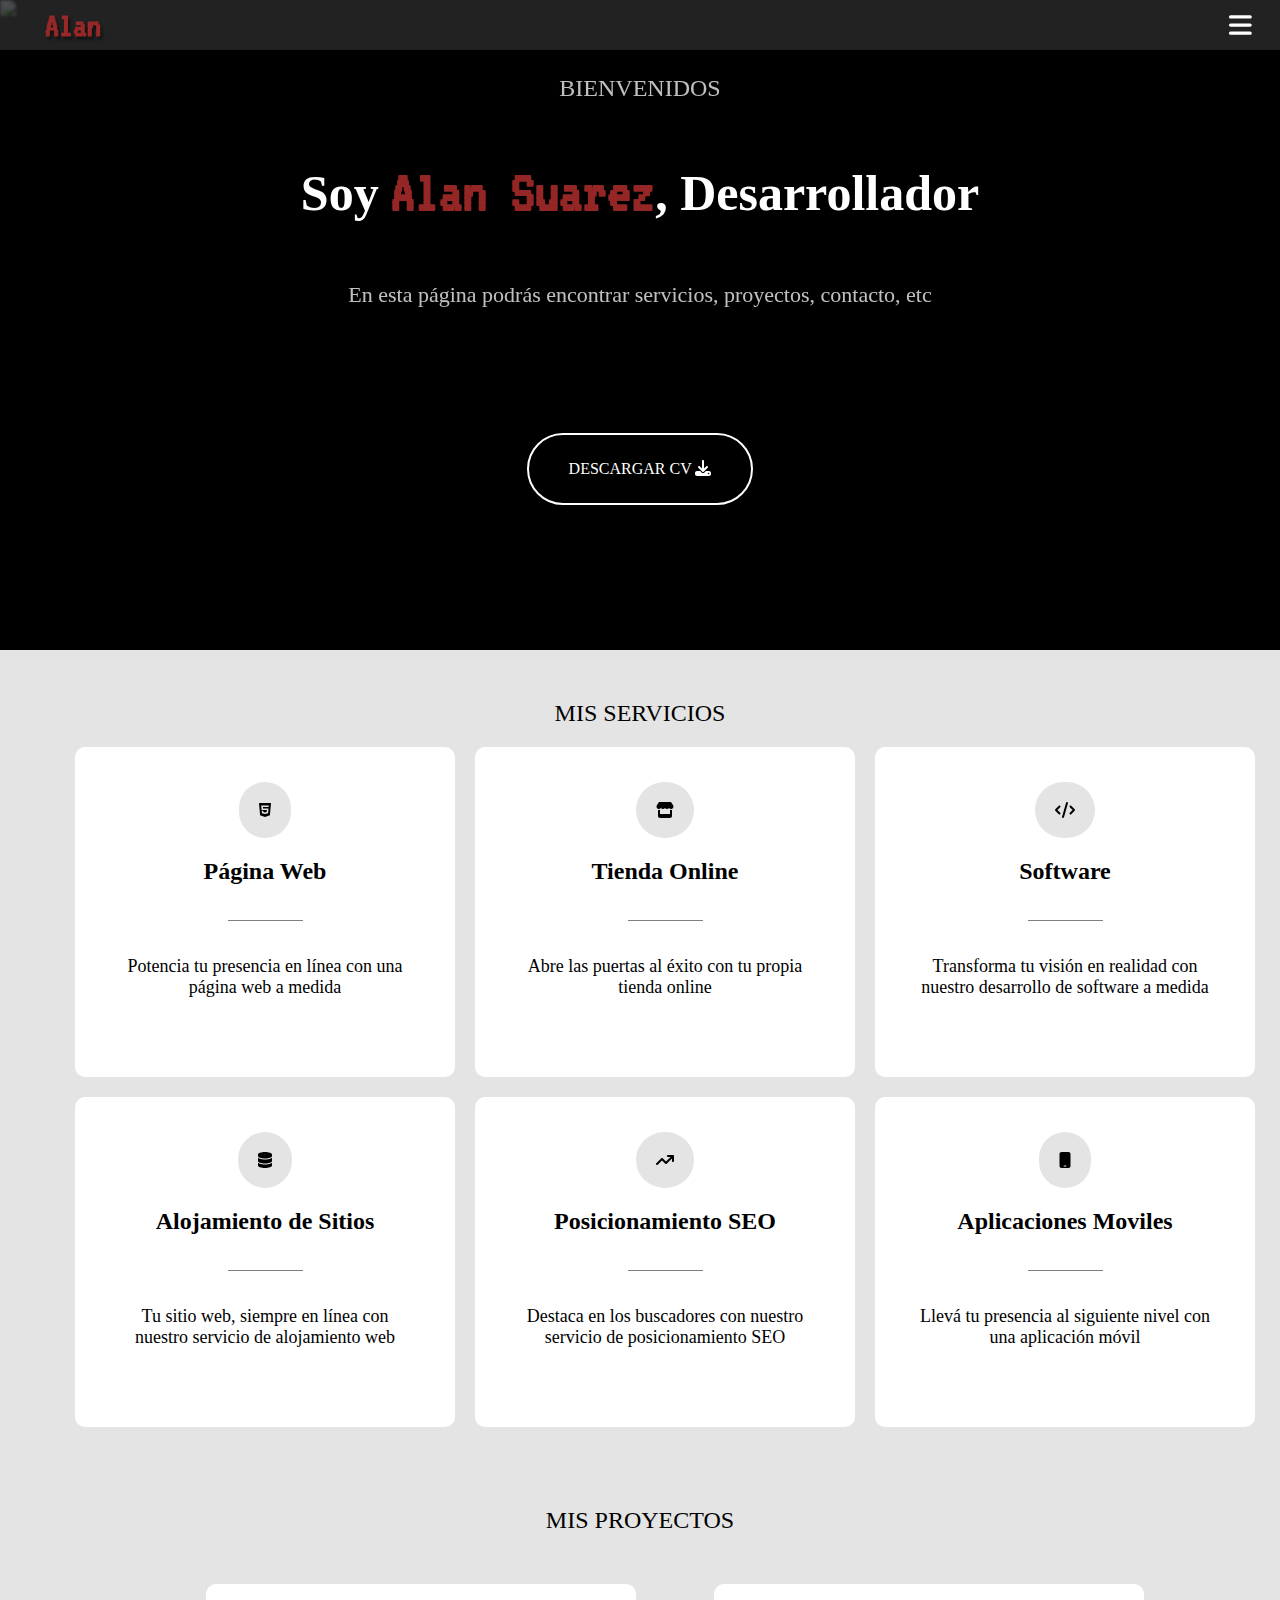
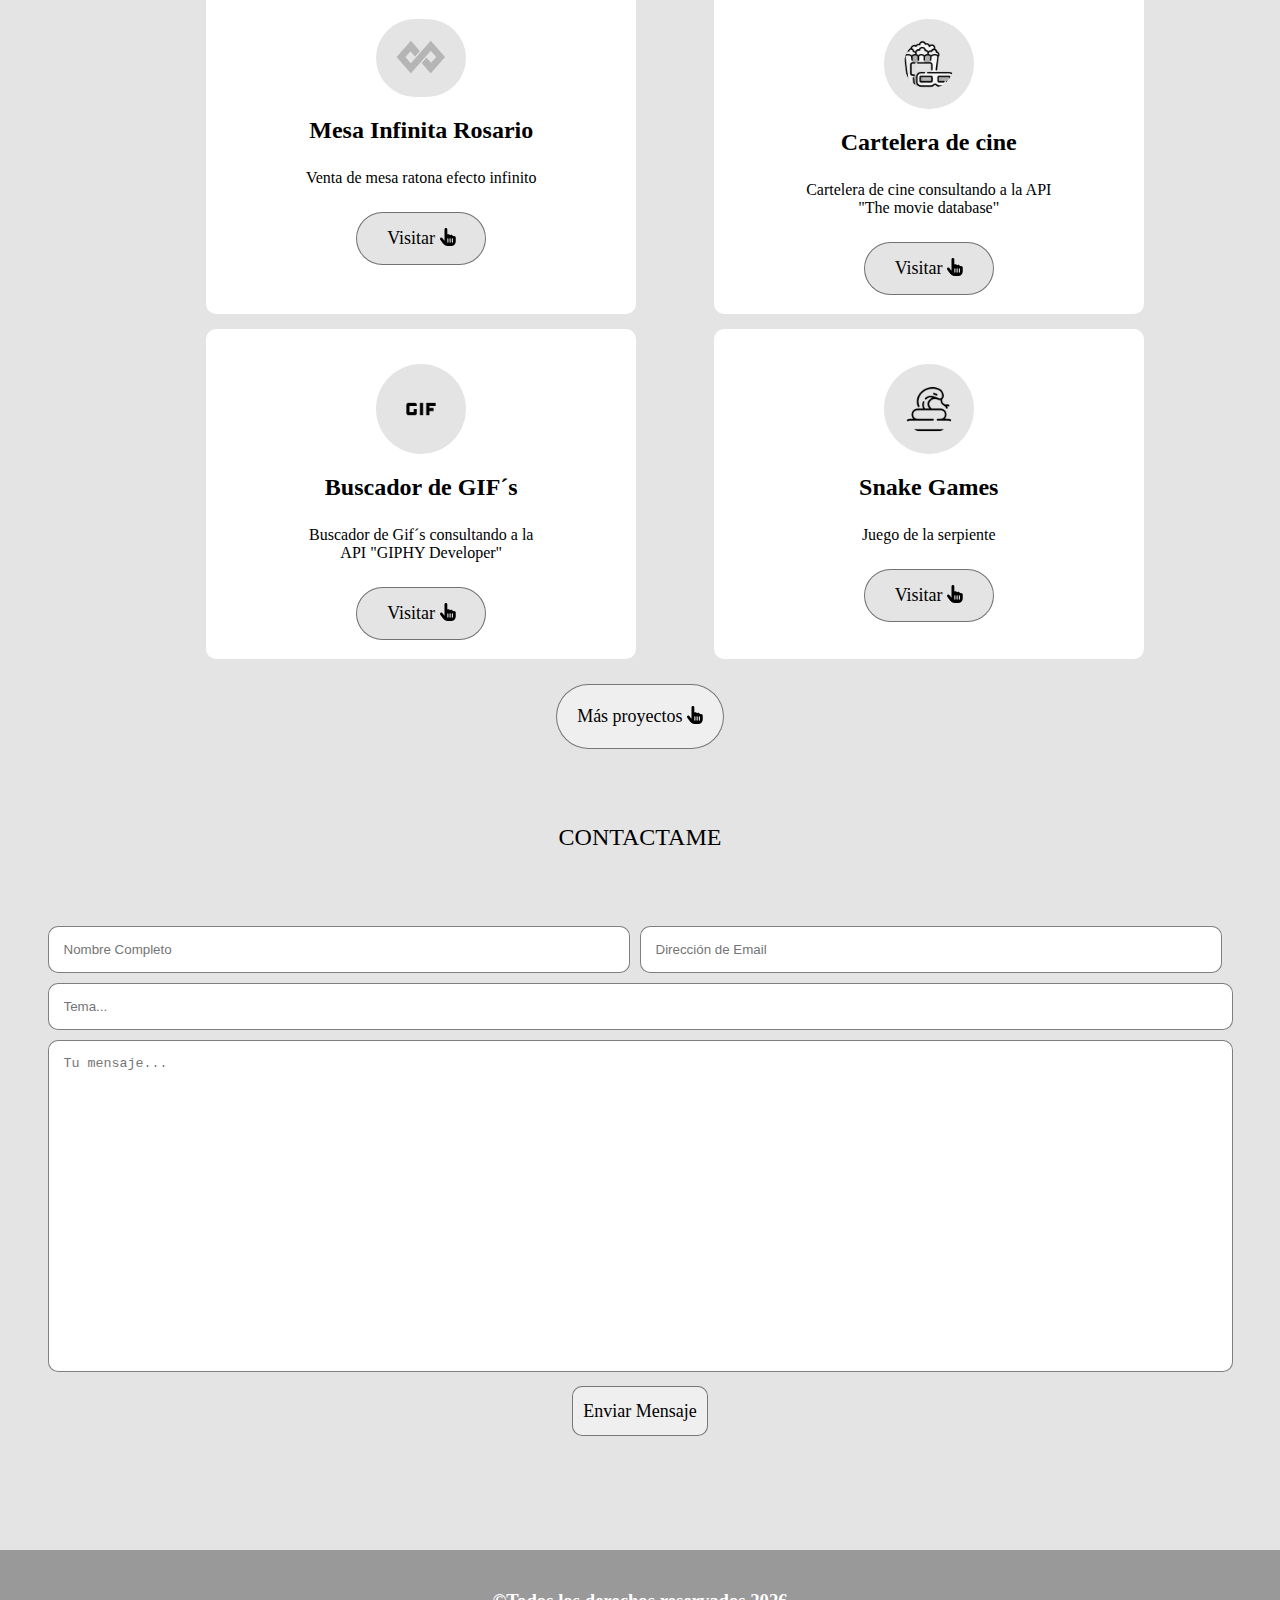
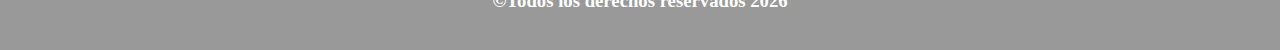
==== commit 5d6575a6: "Update projects" ====
--- a/index.html
+++ b/index.html
@@ -9,6 +9,7 @@
     <link rel="preconnect" href="https://fonts.googleapis.com">
     <link rel="preconnect" href="https://fonts.gstatic.com" crossorigin>
     <link href="https://fonts.googleapis.com/css2?family=Lexend:wght@100;300;500;700;900&family=Poppins:wght@300;500&family=Roboto+Mono:wght@100;400;700&family=VT323&display=swap" rel="stylesheet">
+    <link rel="shortcut icon" href="Archivos/Code-Icon.png" type="image/x-icon">
 </head>
 <body>
     <nav>
@@ -86,6 +87,12 @@
         <h2 id="titleProyectos">MIS PROYECTOS</h2>
         <section id="proyectos">
             <div class="cajaProyectos">
+                <img src="Archivos/LogoMesaInfinitasinLetras.png" alt="mesainfinitarosario">
+                <h2>Mesa Infinita Rosario</h2>
+                <p>Venta de mesa ratona efecto infinito</p>
+                <button id="calculadoraWeb">Visitar <i class="fa-solid fa-hand-pointer iconProyectos"></i></button>
+            </div>
+            <div class="cajaProyectos">
                 <img src="Archivos/IconoCine.png" alt="cineAPP">
                 <h2>Cartelera de cine</h2>
                 <p>Cartelera de cine consultando a la API "The movie database"</p>
@@ -102,12 +109,6 @@
                 <h2>Snake Games</h2>
                 <p>Juego de la serpiente</p>
                 <button id="snakeGames">Visitar <i class="fa-solid fa-hand-pointer iconProyectos"></i></button>
-            </div>
-            <div class="cajaProyectos">
-                <img src="Archivos/calculadoraIcon.png" alt="buscadorGIF">
-                <h2>Calculadora Web</h2>
-                <p>Calculadora web</p>
-                <button id="calculadoraWeb">Visitar <i class="fa-solid fa-hand-pointer iconProyectos"></i></button>
             </div>
         </section>
         <div id="btnProyectos">
--- a/css/index.css
+++ b/css/index.css
@@ -2555,3 +2555,437 @@
         font-family: calibri;
     }
 }
+
+@media (min-width: 1441px) and (max-width: 2560px){
+    nav{
+        width: 100vw;
+        height: 50px;
+        background-color: #313131b2;
+        display: flex;
+        justify-content: space-between;
+        align-items: center;
+        position: fixed;
+        top: 0;
+        z-index: 10;
+    }
+    nav h1{
+        color: rgba(165, 42, 42, 0.9);
+        font-family: 'Lexend', sans-serif;
+        font-family: 'Poppins', sans-serif;
+        font-family: 'Roboto Mono', monospace;
+        font-family: 'VT323', monospace;
+        font-size: 42px;
+        margin-left: 45px;
+        text-shadow: 2px 3px 3px rgba(0, 0, 0, 0.500);
+    }
+    #btnBars{
+        background-color: transparent;
+        border: none;
+        width: 26px;
+        margin: 0 25px 0 0;
+    }
+    #contenedor1{
+        display: flex;
+        flex-direction: column;
+        padding: 10px;
+        position: fixed;
+        background-color: #313131b2;
+        justify-content: center;
+        align-items: center;
+        width: 150px;
+        height: 150px;
+        z-index: 11;
+        top: 50px;
+        right: 0px;
+        overflow: hidden;
+        border-bottom-left-radius: 15px;
+        border-bottom-right-radius: 15px;
+        visibility: hidden;
+    }
+    #contendor1 ul{
+        display: flex;
+        flex-direction: column;
+
+    }
+    #contenedor1 ul li{
+        list-style-type: none;
+        padding: 5px 150px;
+    }
+    #contenedor1 ul li a{
+        color: white;
+        font-family: Calibri;
+        font-weight: bold;
+    }
+    #contenedor2 a{
+        color: white;
+    }
+    #contenedor1 ul li:hover{
+        cursor: pointer;
+        background-color: black;
+        transition: 0.2s ease-in-out;
+    }
+
+    #menuBars{
+        color: white;
+        margin-right: 50px;
+        font-size: 26px;
+        display: flex;
+        position: relative;
+        z-index: 99;
+    }
+
+    header{
+        width: 100%;
+        height: 650px;
+        overflow: hidden;
+        background-color: black;
+    }
+    #fondoHead{
+        width: 100%;
+        height: 100%;
+        filter: blur(1.5px);
+    }
+    #oscurecer{
+        width: 100%;
+        height: 650px;
+        position: absolute;
+        top: 0px;
+        background-color: black;
+        opacity: 40%;
+    }
+    #cajaHead{
+        width: 100%;
+        height: fit-content;
+        position: absolute;
+        top: 75px;
+        display: flex;
+        flex-direction: column;
+        justify-content: center;
+        align-items: center;
+    }
+    #welcome{
+        color: white;
+        font-family: Calibri;
+        font-weight: lighter;
+        opacity: 75%;
+        padding: 0 0 60px 0;
+    }
+    #titulo{
+        color: white;
+        font-family: Calibri;
+        font-weight: bold;
+        font-size: 50px;
+        padding: 0px 0 60px;
+    }
+    #titulo span{
+        color: rgba(165, 42, 42, 0.9);
+        font-family: 'Lexend', sans-serif;
+        font-family: 'Poppins', sans-serif;
+        font-family: 'Roboto Mono', monospace;
+        font-family: 'VT323', monospace;
+        font-size: 60px;
+    }
+    #cajaHead p{
+        color: white;
+        font-family: Calibri;
+        font-size: 22px;
+        opacity: 75%;
+        padding: 0 0 125px 0;
+    }
+    #cajaHead button{
+        padding: 25px 40px;
+        border-radius: 99px;
+        background-color: transparent;
+        color: white;
+        border: 2px solid white;
+        font-size: 16px;
+        cursor: pointer;
+        font-family: calibri;
+        transition: 0.3s ease-in-out;
+    }
+    #cajaHead button:hover{
+        background-color: brown;
+        transition: 0.3s ease-in-out;
+    }
+    main{
+        width: 100%;
+        height: 2500px;
+        background-color: rgb(228, 228, 228);
+        overflow: hidden;
+    }
+    #titleServicios{
+        color: black;
+        font-family: Calibri;
+        font-size: 24px;
+        position: relative;
+        top: 50px;
+        width: 100%;
+        text-align: center;
+        font-weight: normal;
+    }
+    #servicios{
+        width: 100%;
+        height: fit-content;
+        display: grid;
+        grid-template-columns: repeat(3, 1fr);
+        grid-auto-flow: dense;
+        grid-auto-rows: auto;
+        padding: 10px;
+        max-width: 1000px;
+        gap: 25px;
+        position: relative;
+        top: 70px;
+        left: 75px;
+        padding: 0 75px;
+    }
+    .cajaServicios{
+        width: 350px;
+        height: 300px;
+        background-color: white;
+        border-radius: 10px;
+        transition: 0.3s ease-in-out;
+        display: flex;
+        justify-self: center;
+        flex-direction: column;
+        align-items: center;
+        padding: 15px;
+    }
+    .cajaServicios:hover{
+        box-shadow: 0 0 5px rgba(0, 0, 0, 0.3),0 0 10px rgba(0, 0, 0, 0.3),0 0 10px rgba(0, 0, 0, 0.3),0 0 10px rgba(0, 0, 0, 0.3);
+        transition: 0.3s ease-in-out;
+    }
+    .iconServicios{
+        background-color: rgb(228, 228, 228);
+        padding: 20px;
+        margin: 20px;
+        border-radius: 99px;
+    }
+    .cajaServicios h2{
+        font-family: Calibri;
+        font-size: 24px;
+        font-weight: 700;
+    }
+    .divisorServ{
+        width: 75px;
+        height: 1px;
+        margin: 35px;
+        background-color: black;
+        opacity: 50%;
+    }
+    .cajaServicios p{
+        color: black;
+        font-family: calibri;
+        font-size: 18px;
+        width: 300px;
+        text-align: center;
+    }
+    #titleProyectos{
+        color: black;
+        font-family: Calibri;
+        font-size: 24px;
+        position: relative;
+        top: 150px;
+        width: 100%;
+        text-align: center;
+        font-weight: normal;
+    }
+    #proyectos{
+        width: 100%;
+        height: fit-content;
+        display: grid;
+        grid-template-columns: repeat(2, 1fr);
+        grid-auto-flow: dense;
+        grid-auto-rows: auto;
+        max-width: 1000px;
+        justify-content: center;
+        gap: 15px;
+        position: relative;
+        top: 200px;
+        left: 75px;
+        padding: 0 175px;
+    }
+    .cajaProyectos{
+        width: 400px;
+        height: 300px;
+        background-color: white;
+        border-radius: 10px;
+        transition: 0.3s ease-in-out;
+        display: flex;
+        justify-self: center;
+        flex-direction: column;
+        align-items: center;
+        padding: 15px;
+    }
+    .cajaProyectos:hover{
+        box-shadow: 0 0 5px rgba(0, 0, 0, 0.3),0 0 10px rgba(0, 0, 0, 0.3),0 0 10px rgba(0, 0, 0, 0.3),0 0 10px rgba(0, 0, 0, 0.3);
+        transition: 0.3s ease-in-out;
+    }
+    .cajaProyectos img{
+        width: 50px;
+        background-color: rgb(228, 228, 228);
+        padding: 20px;
+        box-sizing: initial;
+        margin: 20px;
+        border-radius: 99px;
+        filter: grayscale(100%);
+    }
+    .cajaProyectos h2{
+        font-family: calibri;
+        font-size: 24px;
+        font-weight: 700;
+    }
+    .cajaProyectos p{
+        font-family: calibri;
+        font-size: 16px;
+        margin: 25px;
+        width: 250px;
+        text-align: center;
+    }
+    .cajaProyectos button{
+        padding: 15px 30px;
+        cursor: pointer;
+        border-radius: 50px;
+        border: 1px solid rgba(0, 0, 0, 0.5);
+        background-color: rgb(228, 228, 228);
+        font-family: calibri;
+        font-size: 18px;
+        font-family: calibri;
+        transition: 0.3s ease-in-out;
+    }
+    .cajaProyectos button:hover{
+        background-color: rgba(165, 42, 42, 0.9);
+        transition: 0.3s ease-in-out;
+    }
+    .cajaProyectos button:hover .iconProyectos{
+        color: white;
+        transition: 0.3s ease-in-out;
+    }
+    #btnProyectos{
+        position: relative;
+        width: 100%;
+        height: 65px;
+        top: 225px;
+        display: flex;
+        justify-content: center;
+    }
+    #masProyectos{
+        padding: 20px;
+        border-radius: 50px;
+        border: 1px solid rgba(0, 0, 0, 0.5);
+        font-size: 18px;
+        cursor: pointer;
+        font-family: calibri;
+        transition: 0.3s ease-in-out;
+    }
+    #masProyectos:hover{
+        background-color: rgba(165, 42, 42, 0.9);
+        transition: 0.3s ease-in-out;
+    }
+    #masProyectos:hover .iconProyectos{
+        color: white;
+        transition: 0.3s ease-in-out;
+    }
+    #titleContacto{
+        color: black;
+        font-family: Calibri;
+        font-size: 24px;
+        position: relative;
+        top: 300px;
+        width: 100%;
+        text-align: center;
+        font-weight: normal;
+    }
+    #contacto{
+        width: 100%;
+        height: fit-content;
+        position: relative;
+        top: 375px;
+        display: flex;
+        justify-content: center;
+        align-items: center;
+    }
+    #namemail{
+        display: flex;
+        flex-direction: row;
+    }
+    #from_name{
+        padding: 15px;
+        width: 550px;
+        border-radius: 10px;
+        margin: 0 5px 10px 0;
+        border: 1px solid rgba(0, 0, 0, 0.5);
+    }
+    #email_id{
+        padding: 15px;
+        margin: 0 0 10px 5px;
+        width: 560px;
+        border-radius: 10px;
+        border: 1px solid rgba(0, 0, 0, 0.5);
+    }
+    #from_tema{
+        padding: 15px;
+        margin: 0 0 10px 0;
+        width: 1153px;
+        border-radius: 10px;
+        border: 1px solid rgba(0, 0, 0, 0.5);
+    }
+    #message{
+        padding: 15px;
+        margin: 0 0 10px 0;
+        width: 1153px;
+        height: 300px;
+        border-radius: 10px;
+        border: 1px solid rgba(0, 0, 0, 0.5);
+        resize: none;
+    }
+    #btnMessage{
+        width: 100%;
+        height: 50px;
+        display: flex;
+        justify-content: center;
+    }
+    #enviarMSG{
+        padding: 10px;
+        border-radius: 10px;
+        border: 1px solid rgba(0, 0, 0, 0.5);
+        font-size: 18px;
+        cursor: pointer;
+        font-family: calibri;
+        transition: 0.3s ease-in-out;
+    }
+    #enviarMSG:hover{
+        background-color: rgba(165, 42, 42, 0.9);
+        transition: 0.3s ease-in-out;
+    }
+    #enviarMSG:hover .iconEnviar{
+        color: white;
+        transition: 0.3s ease-in-out;
+    }
+
+
+    footer{
+        width: 100%;
+        height: 100px;
+        overflow: hidden;
+        background-image: url("https://user-images.githubusercontent.com/66705822/100891556-211aa600-3498-11eb-84d7-7e9d43c8331c.jpg");
+        background-repeat: no-repeat;
+        background-size: cover;
+    }
+    #oscurecer2{
+        background-color: black;
+        opacity: 40%;
+        width: 100%;
+        height: 100%;
+    }
+    #derecho{
+        width: 100%;
+        position: relative;
+        top: -60px;
+        display: flex;
+        justify-content: center;
+    }
+    #derecho h3{
+        color: white;
+        font-family: calibri;
+    }
+}
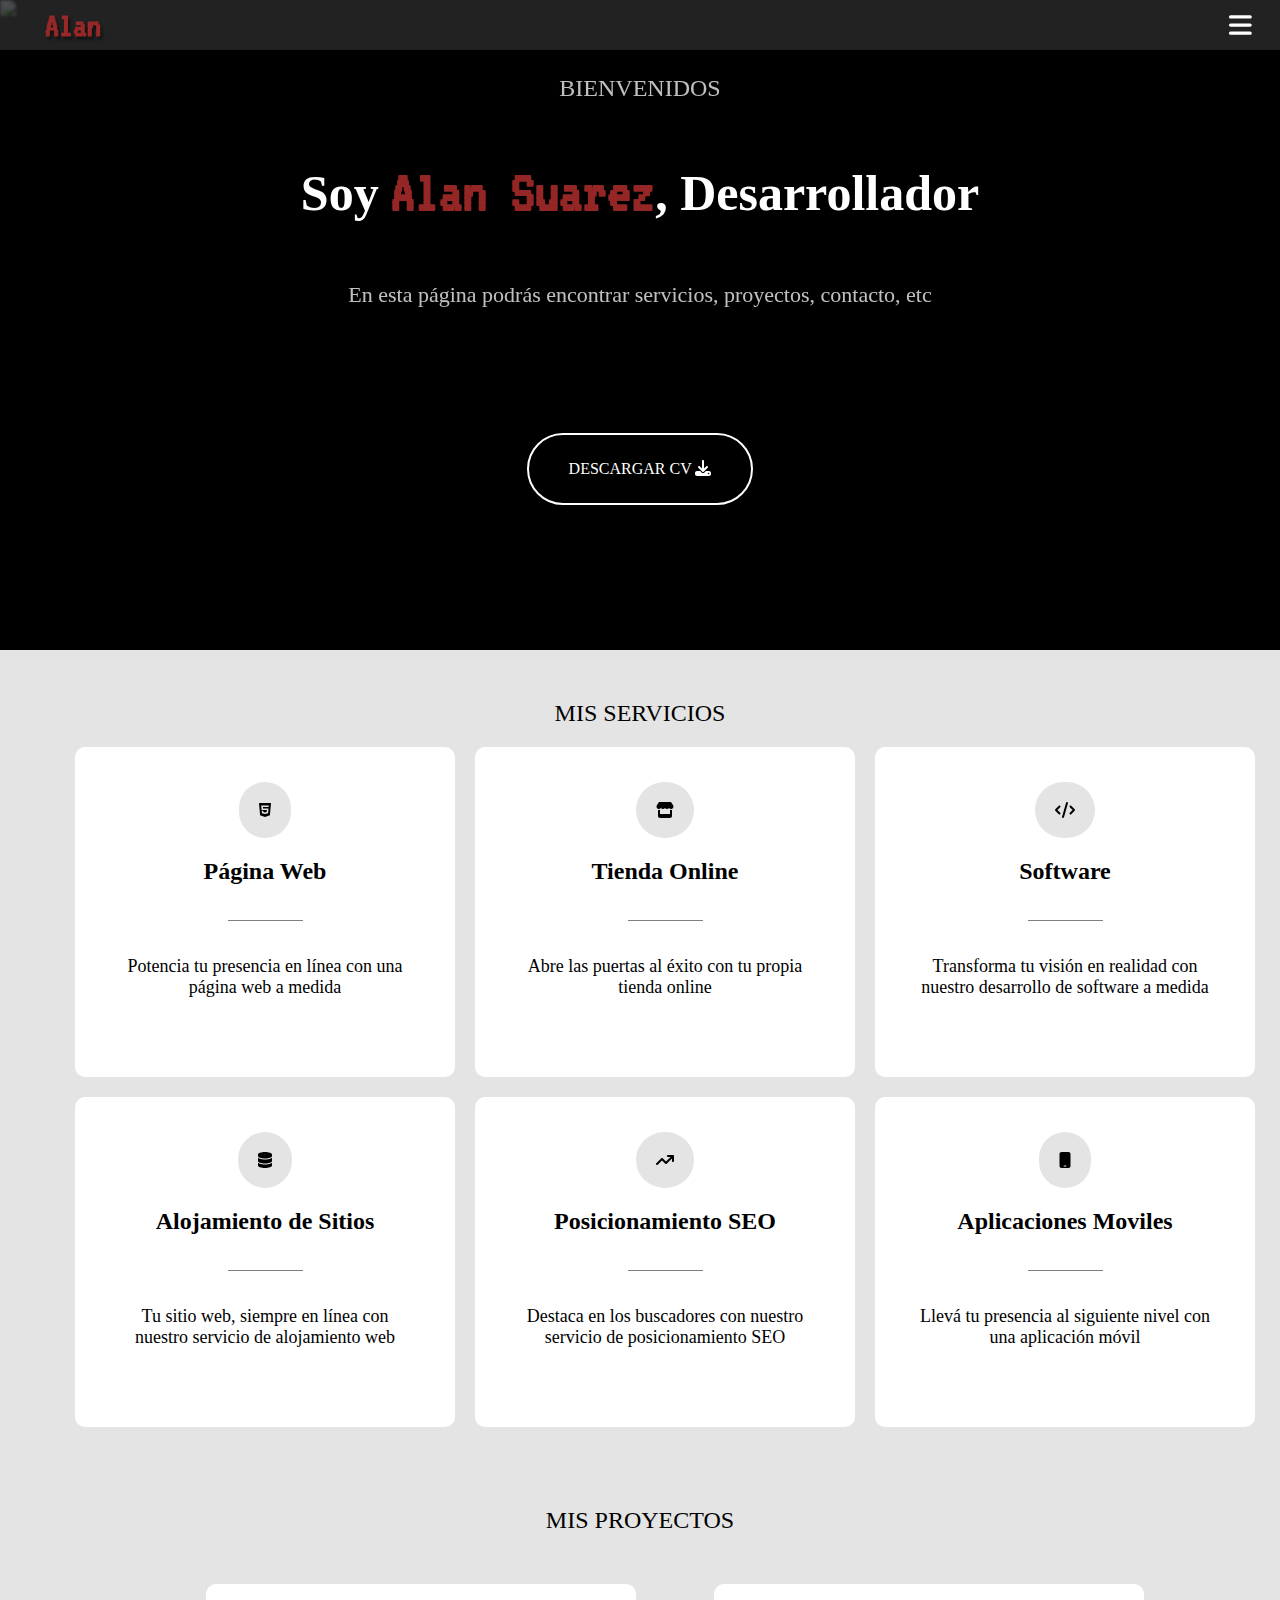
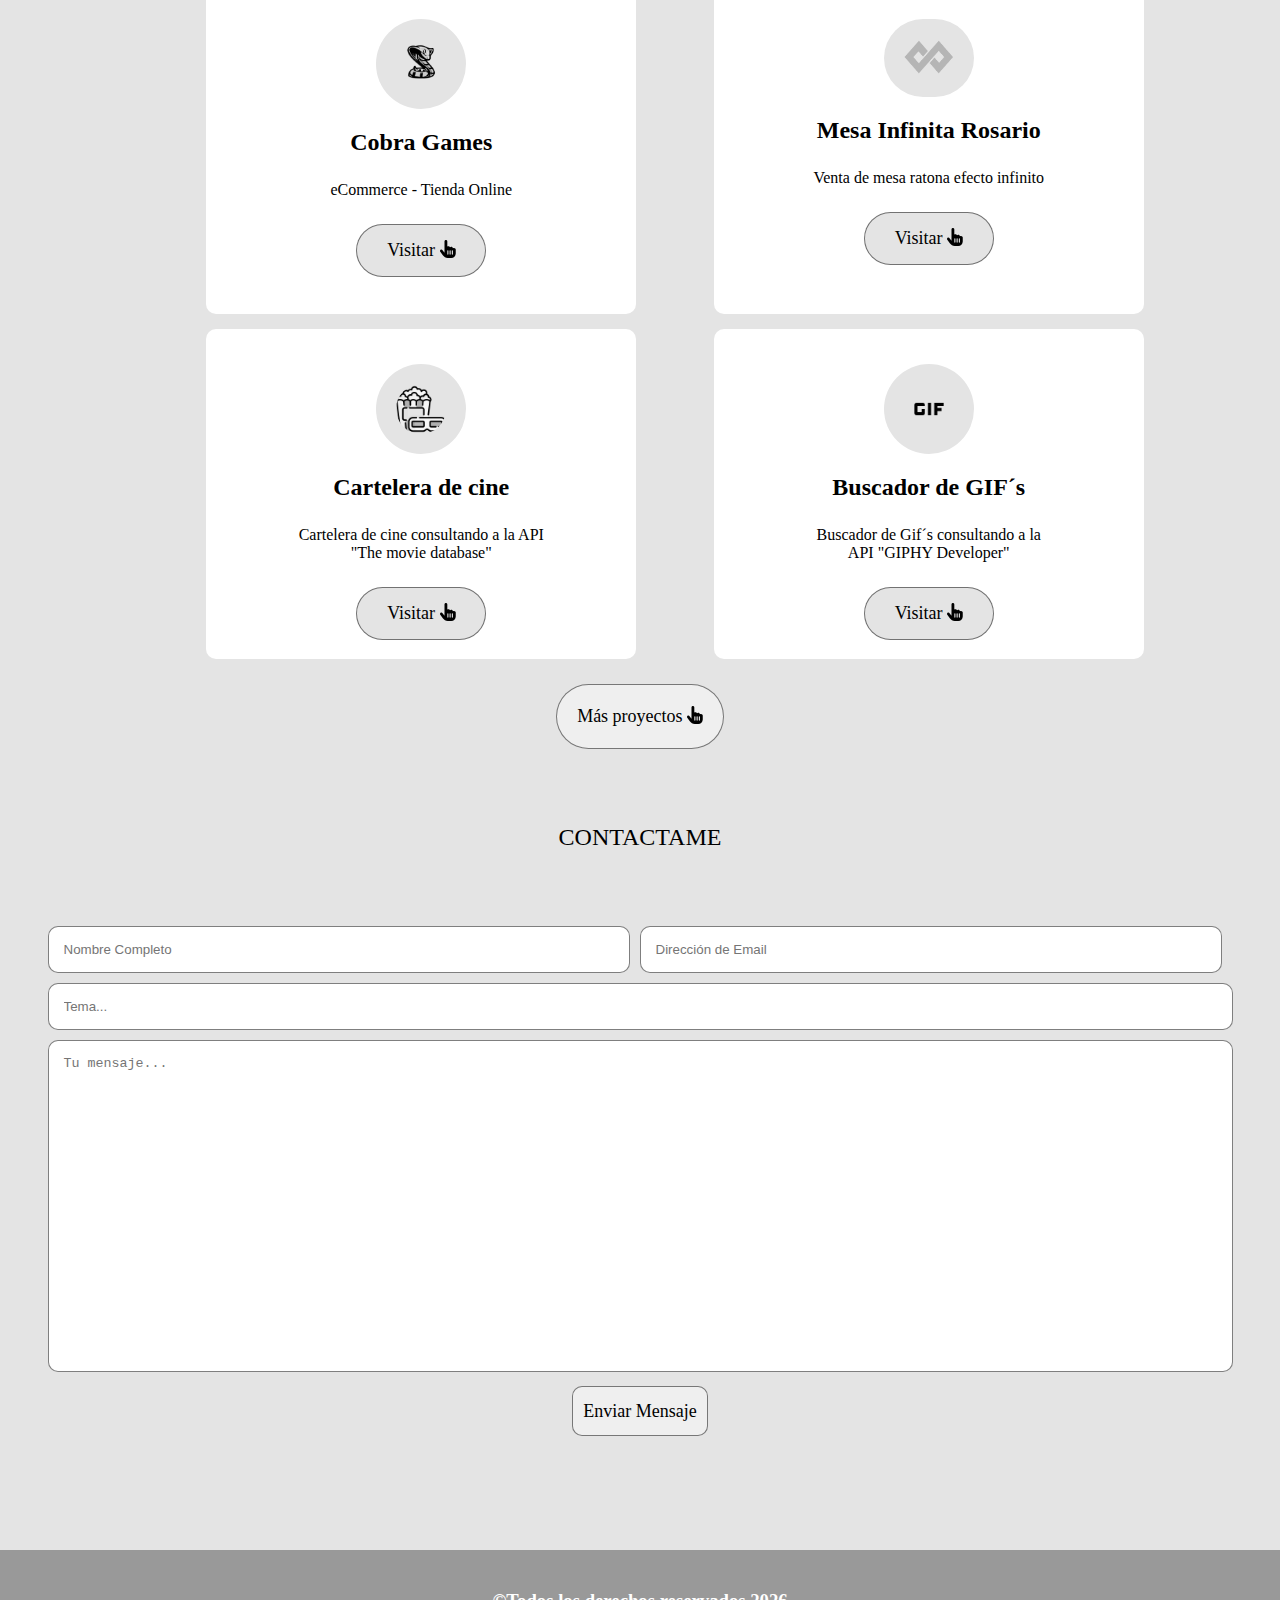
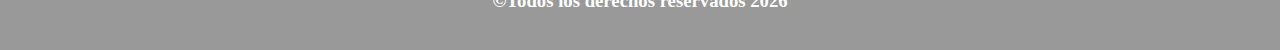
==== commit 7f61be96: "Add new project" ====
--- a/index.html
+++ b/index.html
@@ -40,7 +40,7 @@
             <h2 id="welcome">BIENVENIDOS</h2>
             <h2 id="titulo">Soy <span>Alan Suarez</span>, <br>Desarrollador</h2>
             <p id="descriHead">En esta página podrás encontrar <br>servicios, proyectos, contacto, etc</p>
-            <button id="descargarArchivo">DESCARGAR CV <i class="fa-solid fa-download"></i></button>
+            <a href="Archivos/CV-Alan-Suarez.pdf" download="CV-Alan-Suarez" target="_blank">DESCARGAR CV <i class="fa-solid fa-download"></i></a>
         </div>
     </header>
     <main>
@@ -87,6 +87,12 @@
         <h2 id="titleProyectos">MIS PROYECTOS</h2>
         <section id="proyectos">
             <div class="cajaProyectos">
+                <img src="Archivos/Logo.png" alt="cobra-games">
+                <h2>Cobra Games</h2>
+                <p>eCommerce - Tienda Online</p>
+                <button id="cobraGames">Visitar <i class="fa-solid fa-hand-pointer iconProyectos"></i></button>
+            </div>
+            <div class="cajaProyectos">
                 <img src="Archivos/LogoMesaInfinitasinLetras.png" alt="mesainfinitarosario">
                 <h2>Mesa Infinita Rosario</h2>
                 <p>Venta de mesa ratona efecto infinito</p>
@@ -103,12 +109,6 @@
                 <h2>Buscador de GIF´s</h2>
                 <p>Buscador de Gif´s consultando a la API "GIPHY Developer"</p>
                 <button id="buscadorGIF">Visitar <i class="fa-solid fa-hand-pointer iconProyectos"></i></button>
-            </div>
-            <div class="cajaProyectos">
-                <img src="Archivos/snakeIcon.png" alt="snakeIcon">
-                <h2>Snake Games</h2>
-                <p>Juego de la serpiente</p>
-                <button id="snakeGames">Visitar <i class="fa-solid fa-hand-pointer iconProyectos"></i></button>
             </div>
         </section>
         <div id="btnProyectos">
@@ -142,6 +142,7 @@
     </footer>
     <script type="text/javascript" src="https://cdn.jsdelivr.net/npm/@emailjs/browser@3/dist/email.min.js"></script>
     <script type="text/javascript">emailjs.init('t2JekgoA8uNM1zhEz')</script>
+    <script src="js/jspdf.js"></script>
     <script src="js/all.js"></script>
     <script src="js/index.js" defer></script>
 </body>
--- a/css/index.css
+++ b/css/index.css
@@ -134,7 +134,7 @@
         opacity: 75%;
         padding: 0 0 40px 0;
     }
-    #cajaHead button{
+    #cajaHead a{
         padding: 25px 40px;
         border-radius: 99px;
         background-color: transparent;
@@ -145,7 +145,7 @@
         font-family: calibri;
         transition: 0.3s ease-in-out;
     }
-    #cajaHead button:hover{
+    #cajaHead a:hover{
         background-color: brown;
         transition: 0.3s ease-in-out;
     }
@@ -556,7 +556,7 @@
         opacity: 75%;
         padding: 0 0 40px 0;
     }
-    #cajaHead button{
+    #cajaHead a{
         padding: 25px 40px;
         border-radius: 99px;
         background-color: transparent;
@@ -567,7 +567,7 @@
         font-family: calibri;
         transition: 0.3s ease-in-out;
     }
-    #cajaHead button:hover{
+    #cajaHead a:hover{
         background-color: brown;
         transition: 0.3s ease-in-out;
     }
@@ -979,7 +979,7 @@
         opacity: 75%;
         padding: 0 0 40px 0;
     }
-    #cajaHead button{
+    #cajaHead a{
         padding: 25px 40px;
         border-radius: 99px;
         background-color: transparent;
@@ -990,7 +990,7 @@
         font-family: calibri;
         transition: 0.3s ease-in-out;
     }
-    #cajaHead button:hover{
+    #cajaHead a:hover{
         background-color: brown;
         transition: 0.3s ease-in-out;
     }
@@ -1401,7 +1401,7 @@
         opacity: 75%;
         padding: 0 0 40px 0;
     }
-    #cajaHead button{
+    #cajaHead a{
         padding: 25px 40px;
         border-radius: 99px;
         background-color: transparent;
@@ -1412,7 +1412,7 @@
         font-family: calibri;
         transition: 0.3s ease-in-out;
     }
-    #cajaHead button:hover{
+    #cajaHead a:hover{
         background-color: brown;
         transition: 0.3s ease-in-out;
     }
@@ -1828,7 +1828,7 @@
         opacity: 75%;
         padding: 0 0 40px 0;
     }
-    #cajaHead button{
+    #cajaHead a{
         padding: 25px 40px;
         border-radius: 99px;
         background-color: transparent;
@@ -1839,7 +1839,7 @@
         font-family: calibri;
         transition: 0.3s ease-in-out;
     }
-    #cajaHead button:hover{
+    #cajaHead a:hover{
         background-color: brown;
         transition: 0.3s ease-in-out;
     }
@@ -2259,7 +2259,7 @@
         opacity: 75%;
         padding: 0 0 125px 0;
     }
-    #cajaHead button{
+    #cajaHead a{
         padding: 25px 40px;
         border-radius: 99px;
         background-color: transparent;
@@ -2270,7 +2270,7 @@
         font-family: calibri;
         transition: 0.3s ease-in-out;
     }
-    #cajaHead button:hover{
+    #cajaHead a:hover{
         background-color: brown;
         transition: 0.3s ease-in-out;
     }
